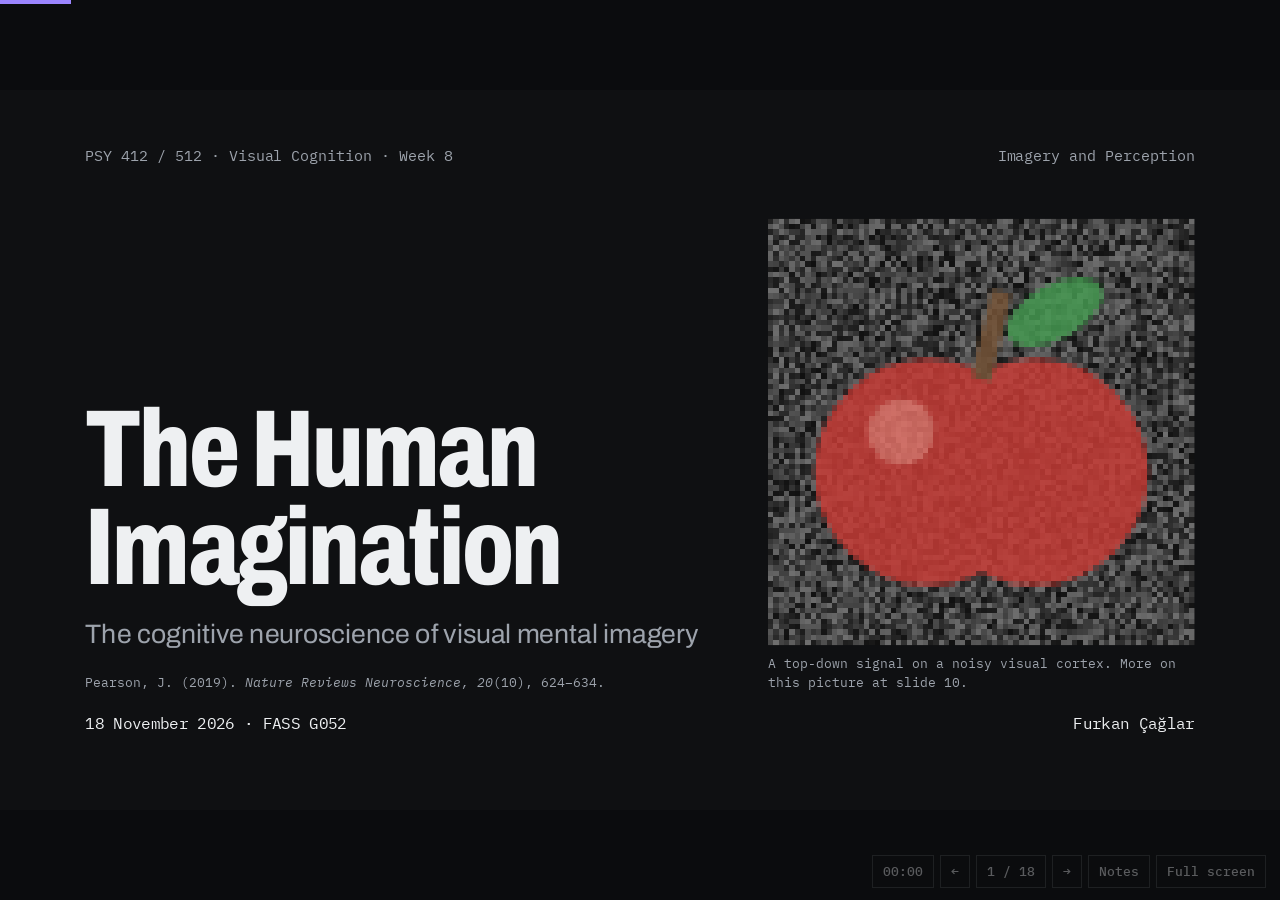
==== imagery/index.html @ fb796c96 "feat: add PSY 512 interactive presentations Co-Authored-By: Claude Fable 5.2 <noreply@anthropic.com>" ====
<!doctype html>
<html lang="en" data-deck="psy512-imagery">
<meta charset="utf-8">
<meta name="viewport" content="width=device-width, initial-scale=1">
<title>The Human Imagination · Pearson (2019)</title>
<link rel="preconnect" href="https://fonts.googleapis.com">
<link rel="preconnect" href="https://fonts.gstatic.com" crossorigin>
<link href="https://fonts.googleapis.com/css2?family=Archivo:wdth,wght@62..125,300..800&family=IBM+Plex+Mono:wght@400;500&display=swap" rel="stylesheet">
<link rel="stylesheet" href="../shared/deck.css">
<style>
  /* imagery (top-down) = violet, perception (bottom-up) = orange */
  :root { --accent: #5B2EFF; --accent-d: #9C86FF; --second: #E8541E; --second-d: #FF8A4C; }

  .cover { display: grid; grid-template-columns: 1fr 640px; gap: 72px; flex: 1; align-items: end; }
  .cover canvas { width: 640px; height: 640px; image-rendering: pixelated; }
  .foot { display: flex; justify-content: space-between; font: 400 24px/1.3 var(--mono); }

  /* class tally */
  .tally { display: grid; grid-template-columns: repeat(5, 1fr); gap: 28px; align-items: end; }
  .tally button { all: unset; cursor: pointer; display: flex; flex-direction: column; gap: 12px; }
  .tally button:focus-visible { outline: 3px solid var(--accent); outline-offset: 6px; }
  .tally .col { height: 150px; display: flex; align-items: flex-end; border-bottom: 3px solid var(--ink); }
  .tally .col i { display: block; width: 100%; background: var(--accent); transition: height .35s ease; min-height: 0; }
  .tally canvas { width: 200px; height: 200px; image-rendering: pixelated; }
  .tally .cnt { font: 800 64px/.9 var(--display); font-stretch: 70%; font-variant-numeric: tabular-nums; }
  .tally .lv { font: 500 20px/1.3 var(--mono); }
  .tally .tx { font: 400 21px/1.3 var(--body); color: var(--mute); min-height: 56px; }

  .road { display: grid; grid-template-columns: repeat(5, 1fr); gap: 0; border-top: 3px solid var(--ink); }
  .road div { padding: 20px 22px 0 22px; border-left: 3px solid var(--ink); display: flex; flex-direction: column; gap: 10px; }
  .road div:first-child { border-left: 0; padding-left: 0; }
  .road b { font: 800 84px/.9 var(--display); font-stretch: 70%; color: var(--accent); }
  .road h3 { font: 700 34px/1.04 var(--display); font-stretch: 82%; }
  .road p { font: 400 22px/1.35 var(--body); color: var(--mute); }

  .format { height: 330px; display: grid; place-items: center; background: var(--card); border: 1px solid var(--rule); }
  .format svg { width: 560px; height: 290px; }
  .format pre { margin: 0; font: 500 30px/1.5 var(--mono); }
  .timeline { display: grid; grid-template-columns: repeat(4, 1fr); border-top: 3px solid var(--ink); }
  .timeline div { padding: 14px 20px 0 0; }
  .timeline b { font: 750 44px/1 var(--display); font-stretch: 75%; display: block; }
  .timeline span { font: 400 22px/1.35 var(--body); color: var(--mute); }

  .hier svg { width: 1664px; height: 430px; display: block; overflow: visible; }
  .hier text { font-family: var(--mono); font-size: 22px; fill: var(--ink); text-anchor: middle; }
  .hier .sub { fill: var(--mute); font-size: 18px; }
  .hier .node { fill: var(--card); stroke: var(--ink); stroke-width: 3; transition: fill .4s, opacity .4s; }
  .hier .link { stroke: var(--rule); stroke-width: 6; }
  .hier .num { font: 800 34px var(--display); fill: #fff; }
  .hier .ov { fill: var(--accent); transition: height .6s ease, y .6s ease, opacity .4s; }

  .neon { background: #fff; border: 1px solid var(--rule); width: 760px; }
  .neon svg { display: block; width: 760px; height: 520px; }

  .trial { width: 460px; height: 460px; background: #000; position: relative; display: grid; place-items: center; color: #EEF0F2; }
  .trial canvas { position: absolute; inset: 0; width: 100%; height: 100%; }
  .trial .msg { position: relative; text-align: center; font: 750 64px/1 var(--display); font-stretch: 75%; padding: 0 24px; }
  .trial .msg small { display: block; font: 400 22px/1.4 var(--mono); color: #9DA3AC; margin-top: 14px; }
  .steps4 { display: grid; grid-template-columns: repeat(4, 1fr); gap: 0; border-top: 3px solid var(--ink); }
  .steps4 div { padding: 12px 14px 12px 0; font: 400 20px/1.3 var(--mono); color: var(--mute); border-bottom: 6px solid transparent; }
  .steps4 div b { display: block; color: var(--ink); font-weight: 500; }
  .steps4 div.on { border-bottom-color: var(--accent); }

  .energy svg { width: 100%; height: 250px; overflow: visible; }
  .energy text { font-family: var(--mono); font-size: 19px; fill: var(--mute); }

  .board { width: 800px; height: 600px; image-rendering: pixelated; background: #111; }

  .cog svg { width: 780px; height: 676px; display: block; }
  .cog .zone { fill: var(--accent); }
  .cog .nd { cursor: pointer; }
  .cog .nd rect { fill: var(--card); stroke: var(--ink); stroke-width: 2; }
  .cog .nd text { font-family: var(--mono); font-size: 19px; text-anchor: middle; dominant-baseline: central; fill: var(--ink); pointer-events: none; }
  .cog .nd.sel rect { fill: var(--ink); } .cog .nd.sel text { fill: var(--paper); }

  .wm { width: 700px; height: 560px; background: #000; display: grid; place-items: center; position: relative; }
  .wm svg { width: 100%; height: 100%; }
  .wm .say { position: absolute; left: 0; right: 0; bottom: 22px; text-align: center; font: 400 22px var(--mono); color: #9DA3AC; }
  .votes { display: flex; flex-direction: column; gap: 14px; }
  .votes button { display: flex; justify-content: space-between; gap: 20px; align-items: baseline; text-align: left; font-size: 24px; }
  .votes button b { font: 800 52px/.8 var(--display); font-stretch: 70%; }

  .spec { position: relative; height: 150px; margin-top: 8px; }
  .spec .grad { position: absolute; left: 0; right: 0; bottom: 0; height: 22px; background: linear-gradient(90deg, #C8CCD2, var(--accent)); }
  .spec .bars { position: absolute; left: 0; right: 0; bottom: 22px; height: 120px; display: grid; grid-template-columns: repeat(5, 1fr); gap: 6px; align-items: end; }
  .spec .bars i { background: var(--ink); display: block; position: relative; min-height: 2px; }
  .spec .bars i span { position: absolute; left: 0; right: 0; top: -30px; text-align: center; font: 500 22px var(--mono); font-style: normal; }
  .fshot { flex: 1; min-height: 0; display: grid; place-items: center; }
  .fshot img { width: 100%; height: auto; display: block; background: #fff; border: 1px solid var(--rule); }
  .fqq { font: 650 50px/1.16 var(--display); font-stretch: 85%; text-wrap: pretty; }
  .forum .tag { align-self: flex-start; }
  .forum li span { display: block; font: 400 22px/1.3 var(--body); color: var(--mute); margin-top: 6px; }
  .ends { display: flex; justify-content: space-between; font: 500 22px var(--mono); margin-top: 10px; }
</style>

<main class="stage" id="stage">

  <!-- 1 · Cover -->
  <section class="slide dark" data-hook="cover">
    <div class="meta"><span>PSY 412 / 512 · Visual Cognition · Week 8</span><span>Imagery and Perception</span></div>
    <div class="cover">
      <div class="stack" style="gap:32px">
        <h1 class="mega">The Human Imagination</h1>
        <p class="lede">The cognitive neuroscience of visual mental imagery</p>
        <p class="label">Pearson, J. (2019). <i>Nature Reviews Neuroscience, 20</i>(10), 624–634.</p>
      </div>
      <figure class="stack" style="gap:12px">
        <canvas id="coverCv" width="640" height="640" aria-label="An apple fading in and out of visual noise"></canvas>
        <figcaption class="label">A top-down signal on a noisy visual cortex. More on this picture at slide 10.</figcaption>
      </figure>
    </div>
    <div class="foot"><span data-edit="date">18 November 2026 · FASS G052</span><span data-edit="name">Furkan Çağlar</span></div>
    <aside class="notes">Open with the picture: the apple is never fully there and never fully gone. That is Pearson's model of a mental image in one frame: a weak, top-down signal competing with noise in the visual cortex. Then go straight to the exercise.</aside>
  </section>

  <!-- 2 · Class tally -->
  <section class="slide" data-hook="tally">
    <div class="meta"><span>Before the paper</span><span>Try it · 1 minute</span></div>
    <h2 class="title">Close your eyes. Picture an apple.</h2>
    <p class="lede">Which of these is closest to what you had? Hands up for one.</p>
    <div class="spacer"></div>
    <div class="tally" id="tally"></div>
    <div class="row" style="justify-content:space-between">
      <span class="label">Click a column for each hand · Shift-click to take one back · this is the room's own data, we come back to it</span>
      <button class="chip" id="tallyReset" style="font-size:18px; padding:8px 12px">Reset</button>
    </div>
    <aside class="notes">Give everyone ten seconds with eyes closed. Count hands per column and click that column once per hand. The five steps are a vividness scale of the questionnaire kind (my addition; the paper does not print one). Point out what we just did: we measured imagery by asking people. That is exactly how it was done from Galton in 1880 until about 2008, and it is the first problem the paper deals with.</aside>
  </section>

  <!-- 3 · What kind of paper -->
  <section class="slide">
    <div class="meta"><span>The paper</span><span>A narrative review, not an experiment</span></div>
    <h2 class="title">One claim, five parts.</h2>
    <p class="lede">Imagery can be <span class="accent">advantageous</span>, <span class="accent">unnecessary</span>, and even <span class="accent">clinically disruptive</span>. How can one ability be all three?</p>
    <div class="spacer"></div>
    <div class="road">
      <div><b>1</b><h3>Neural mechanisms</h3><p>Which areas create an image, and what makes it strong or weak</p></div>
      <div><b>2</b><h3>Weak perception</h3><p>Imagery acts on vision the way a faint stimulus does</p></div>
      <div><b>3</b><h3>Everyday cognition</h3><p>Memory, reading, decisions: where imagery is used as a tool</p></div>
      <div><b>4</b><h3>Disorders &amp; treatment</h3><p>Imagery as a symptom and as a therapy</p></div>
      <div><b>5</b><h3>The extremes</h3><p>Aphantasia, hyperphantasia, and open questions</p></div>
    </div>
    <div class="spacer"></div>
    <p class="src">Because this is a review there is no single method or dataset. I present it as: background → the question → how imagery is measured → findings → discussion and limits.</p>
    <aside class="notes">Set expectations: Pearson draws on 147 references, so there is no single hypothesis or design. The organising puzzle is in the abstract: the same ability helps memory, is absent in healthy aphantasic people, and drives symptoms in PTSD. The five parts are the paper's own sections.</aside>
  </section>

  <!-- 4 · Imagery debate -->
  <section class="slide" data-hook="debate">
    <div class="meta"><span>Background · Box 1</span><span>The imagery debate, 1970s–2000s</span></div>
    <h2 class="title">Does the brain draw a picture, or write a sentence?</h2>
    <div class="cols" style="grid-template-columns: 640px 1fr">
      <div class="stack">
        <div class="seg" data-seg="fmt"><button data-v="dep" aria-pressed="true">Depictive</button><button data-v="pro">Propositional</button></div>
        <div class="format" id="fmtBox"></div>
        <p class="label" id="fmtCap"></p>
      </div>
      <div class="stack" style="gap:28px">
        <p class="body">The same content, <i>an apple to the left of a cup</i>, in the two formats the debate was about.</p>
        <div class="timeline">
          <div data-step="1"><b>1970s–80s</b><span>Behavioural evidence for depictive images; each result gets an alternative reading</span></div>
          <div data-step="2"><b>1990s</b><span>Neuroimaging moves the fight to one question: does imagery activate V1?</span></div>
          <div data-step="3"><b>2015</b><span>Pearson &amp; Kosslyn declare it over: imagery can be depictive and still carry meaning</span></div>
          <div data-step="4"><b>2019</b><span>So the question changes: how is an image made, and why is yours not like mine?</span></div>
        </div>
        <p class="body" data-step="4" style="color:var(--mute)">Why V1? It is laid out like a map of the visual field. Activity there during imagery would mean a picture-like format.</p>
      </div>
    </div>
    <aside class="notes">Toggle between the two formats. Depictive means the representation has a functional space: distances in the representation correspond to distances in the thing. Propositional means a language-like description. The debate is the reason so many studies fixated on V1. Pearson treats it as settled, which frees the review to ask about mechanism and individual differences. Note for discussion later: 'the debate is over' is the author's own 2015 claim.</aside>
  </section>

  <!-- 5 · Reverse hierarchy -->
  <section class="slide" data-hook="hier">
    <div class="meta"><span>1 · Neural mechanisms · Fig. 1 and 2</span><span>A reverse visual hierarchy</span></div>
    <h2 class="title">Imagery is vision running in reverse.</h2>
    <div class="row" style="justify-content:space-between">
      <div class="seg" data-seg="dir"><button data-v="per" aria-pressed="true">Perception · bottom-up</button><button data-v="img">Imagery · top-down</button></div>
      <span class="label" id="hierCap"></span>
    </div>
    <div class="hier"><svg id="hierSvg" viewBox="0 0 1664 430"></svg></div>
    <div class="cols c3" style="flex:0">
      <div class="cell" data-step="1"><span class="n">Frontal</span><p>Active whatever the content is. <b>Starts and organises</b> the image; does not hold the picture.</p></div>
      <div class="cell" data-step="2"><span class="n">Medial temporal · hippocampus</span><p><b>Supplies the material</b> from memory. Probably for complex, spatial scenes; evidence is mixed.</p></div>
      <div class="cell" data-step="3"><span class="n">Visual cortex</span><p><b>Where the content appears.</b> Imagery and perception overlap most in high-level areas, least in V1.</p></div>
    </div>
    <p class="src">Redrawn after Pearson (2019), Fig. 1 and Fig. 2. Bar heights are schematic, not data.</p>
    <aside class="notes">Start in perception mode: signal enters at the eye and climbs. Switch to imagery: nothing comes from the eye; the frontal cortex triggers (1), memory areas supply content (2), and visual areas build the sensory representation (3). The bars show Fig. 2: areas closer to the trigger carry representations more similar to perception, V1 the least. Intuition check from the paper: it is hard to imagine something you have never been exposed to, because imagery recombines stored material.</aside>
  </section>

  <!-- 6 · V1 evidence -->
  <section class="slide">
    <div class="meta"><span>1 · Neural mechanisms</span><span>The early visual cortex</span></div>
    <h2 class="title">Does imagining light up V1? Twenty-five years of “sometimes”.</h2>
    <div class="cols c2">
      <div class="stack">
        <div class="big">20+<small>fMRI / PET studies, 1990s–2000s</small></div>
        <ul class="list">
          <li>Many found <b>no V1 response</b> above baseline. Many others <b>did</b>.</li>
          <li data-step="1">Pearson's reading: they differed in <b>task</b>, in <b>content</b> (one feature vs. a full scene), and in <b>how vividly their participants imagine</b>.</li>
        </ul>
      </div>
      <div class="stack" data-step="2">
        <h3 class="h3">Decoding changed the question</h3>
        <ul class="list">
          <li>What you imagine can be <b>read out from V1 and V2</b>, even when overall activity is low.</li>
          <li>A decoder <b>trained on seeing</b> still works on <b>imagining</b>: same features (location, orientation, spatial frequency).</li>
          <li data-step="3"><b>Same division of labour as vision:</b> ventral damage disrupts imagining shape; dorsal damage disrupts imagining location and rotation.</li>
          <li data-step="3">The network overlaps the <b>default mode network</b>: resting minds are often imagining.</li>
        </ul>
      </div>
    </div>
    <aside class="notes">The mixed V1 results look like a failure to replicate, but Pearson reframes them as unmeasured moderators, especially individual differences in vividness. That argument returns at the end: you cannot interpret a group average if half the group does the task without images. Multivariate decoding matters because amplitude can be low while the pattern is informative. The what/where split sets up aphantasia later.</aside>
  </section>

  <!-- 7 · Involuntary imagery -->
  <section class="slide" data-hook="neon">
    <div class="meta"><span>1 · Neural mechanisms · Fig. 3</span><span>Try it</span></div>
    <h2 class="title">Not every image is one you asked for.</h2>
    <div class="cols" style="grid-template-columns: 760px 1fr">
      <div class="stack" style="gap:14px">
        <div class="neon"><svg id="neonSvg" viewBox="0 0 760 520"></svg></div>
        <div class="row">
          <button class="chip" id="neonBtn" aria-pressed="false">Remove the black grid</button>
          <span class="label">Do you see two tinted discs? Only the thin lines are coloured.</span>
        </div>
      </div>
      <div class="stack">
        <div class="cell"><span class="n">Voluntary · top-down</span><p><b>The apple you just made.</b> Frontal trigger, memory, visual cortex.</p></div>
        <div class="cell" data-step="1"><span class="n">Involuntary · associative</span><p><b>Learned pairings fill in.</b> A grey photo of a banana is seen as slightly yellow, and its colour can be decoded from V1.</p></div>
        <div class="cell" data-step="2"><span class="n">Involuntary · perceptual</span><p><b>The wiring fills in.</b> Neon colour spreading on the left: colour where no colour is printed, with V1 activity to match.</p></div>
        <p class="body" data-step="3" style="color:var(--mute)">Pearson calls these <b style="color:var(--ink)">phantom perceptions</b>: sensory experience without matching input. Open question: do the involuntary kinds need frontal areas at all?</p>
      </div>
    </div>
    <p class="src">Illusion: neon colour spreading, my own drawing of it. Types after Pearson (2019), Fig. 3, adapted from Pearson &amp; Westbrook (2015).</p>
    <aside class="notes">Ask the room what they see before explaining. Most people see filled, glowing discs; press the button to show that the white between the lines is plain white. This is the paper's 'perceptual' involuntary imagery: produced by low-level structure, no effort, no frontal trigger. The associative type is the memory-colour finding. The link to voluntary imagery is by analogy with endogenous versus exogenous attention.</aside>
  </section>

  <!-- 8 · Measurement -->
  <section class="slide" data-hook="rivalry">
    <div class="meta"><span>Method · Box 2</span><span>Try it · binocular rivalry priming</span></div>
    <h2 class="title">How do you measure a picture only one person can see?</h2>
    <div class="cols" style="grid-template-columns: 600px 1fr">
      <div class="stack" style="gap:14px">
        <div class="trial" id="trial"><canvas id="trialCv" width="560" height="560"></canvas><div class="msg" id="trialMsg">Ready<small>one trial takes about 9 seconds</small></div></div>
        <div class="steps4" id="trialSteps"><div><b>Cue</b>1 s</div><div><b>Imagine</b>6 s</div><div><b>Display</b>0.75 s</div><div><b>Report</b></div></div>
        <div class="row"><button class="chip go" id="trialGo">Run a trial</button><span class="label">Here both eyes see both patterns; in the lab each eye gets one. Timings are for this demo.</span></div>
      </div>
      <div class="stack">
        <ul class="list">
          <li><b>Until 2008: questionnaires.</b> Vividness ratings, since Galton (1880). <small>What we did on slide 2.</small></li>
          <li data-step="1"><b>The trick:</b> show a different pattern to each eye and only one is seen at a time. Imagining one beforehand makes it <b>win more often than 50%</b>.</li>
          <li data-step="2">The bias <b>tracks vividness</b>, trial by trial and person by person, and survives a demanding task in between.</li>
          <li data-step="3"><b>Not just attention:</b> imagery and attention differ in their timing and in how easily sensory input disrupts them.</li>
          <li data-step="4"><b>Also objective:</b> fMRI decoding, and pupil size, which follows the brightness of what is imagined.</li>
        </ul>
      </div>
    </div>
    <p class="src">Pearson, Clifford &amp; Tong (2008); Laeng &amp; Sulutvedt (2014), as reviewed in Pearson (2019), Box 2.</p>
    <aside class="notes">Run one trial with the room so they feel the structure: a letter tells you what to imagine, six seconds of imagining, then a brief flash of both patterns and a forced choice. Be honest that a projector cannot produce rivalry, because both eyes get the same image, and that the durations here are my demo values, not the paper's. The dependent variable is how often the imagined pattern dominates; chance is 50 percent. This is the paper's key methodological move and the measure behind most of its strong claims, including the ones on aphantasia. Worth flagging: it is also the author's own method.</aside>
  </section>

  <!-- 9 · Weak perception -->
  <section class="slide">
    <div class="meta"><span>2 · Findings</span><span>Imagery and perception</span></div>
    <h2 class="title">Imagery behaves like a weak form of perception.</h2>
    <div class="cols c4" style="flex:0">
      <div class="cell"><span class="n">It primes</span><p>Imagining a pattern <b>biases what you see next</b>, like a faint real stimulus would.</p></div>
      <div class="cell" data-step="1"><span class="n">It trains</span><p>Practising on imagined lines <b>improves real visual sensitivity</b> to them.</p></div>
      <div class="cell" data-step="2"><span class="n">It conditions</span><p>Fear learned to an imagined stimulus <b>transfers to the real one</b>.</p></div>
      <div class="cell" data-step="3"><span class="n">It moves the pupil</span><p>Imagined brightness <b>changes pupil size</b> with no light change.</p></div>
    </div>
    <div class="cols" style="grid-template-columns: 1fr 560px; align-items:center" data-step="4">
      <div class="energy">
        <svg viewBox="0 0 1040 260">
          <line x1="180" y1="130" x2="1000" y2="130" stroke="var(--rule)" stroke-width="2"/>
          <path d="M180 130 C 330 20, 480 30, 600 130 S 880 240, 1000 232" fill="none" stroke="var(--ink)" stroke-width="5"/>
          <text x="0" y="62">primes ↑</text>
          <text x="0" y="136">no effect</text>
          <text x="0" y="222">suppresses ↓</text>
          <text x="1000" y="116" text-anchor="end">energy of the earlier stimulus →</text>
          <circle cx="336" cy="57" r="14" fill="var(--accent)"/><text x="336" y="104" text-anchor="middle" style="fill:var(--accent)">imagery</text>
          <circle cx="444" cy="55" r="10" fill="var(--second)"/><text x="462" y="36" style="fill:var(--second)">faint, brief stimulus</text>
          <circle cx="883" cy="232" r="10" fill="var(--second)"/><text x="883" y="204" text-anchor="middle" style="fill:var(--second)">strong, long stimulus</text>
        </svg>
      </div>
      <p class="body">Weak or brief input <b>helps</b> what comes next; strong input <b>suppresses</b> it. Imagery lands on the weak side, and longer imagining primes more.</p>
    </div>
    <p class="src">Curve is a schematic of the argument in Pearson (2019), not plotted data. And still: imagining and seeing feel very different. The paper does not explain why.</p>
    <aside class="notes">Four independent lines of evidence that imagery has sensory consequences. The energy idea ties them together: in perception, weak stimuli facilitate and strong ones adapt; imagery sits with the weak ones. Like perception it is also local in retinotopic space and orientation. Close with the gap Pearson himself admits: functional similarity does not explain why the conscious experience is so different.</aside>
  </section>

  <!-- 10 · Blackboard -->
  <section class="slide dark" data-hook="board">
    <div class="meta"><span>1 · Neural mechanisms · Fig. 4</span><span>Try it</span></div>
    <h2 class="title">Why is your image stronger than mine?</h2>
    <div class="cols" style="grid-template-columns: 800px 1fr">
      <canvas class="board" id="boardCv" width="800" height="600" aria-label="A square on a noisy blackboard"></canvas>
      <div class="stack" style="gap:26px">
        <p class="body">The visual cortex as a <b>blackboard</b>. An image is chalk from above on a surface that is never quiet.</p>
        <label class="slider"><span>Top-down signal · the chalk</span><output id="sigOut">70</output><input type="range" id="sig" min="0" max="100" value="70"></label>
        <label class="slider"><span>Noise in visual cortex · the board</span><output id="noiOut">30</output><input type="range" id="noi" min="0" max="100" value="30"></label>
        <div class="row" id="boardPresets">
          <button class="chip" data-s="95" data-n="10">Strong · quiet</button>
          <button class="chip" data-s="95" data-n="90">Strong · noisy</button>
          <button class="chip" data-s="25" data-n="10">Weak · quiet</button>
          <button class="chip" data-s="25" data-n="90">Weak · noisy</button>
        </div>
        <ul class="list tight" data-step="1">
          <li><b>Smaller V1 and V2 → stronger imagery</b>, but less precise.</li>
          <li><b>Smaller V1 goes with larger frontal cortex:</b> more control over less surface?</li>
          <li><b>Lower resting excitability → stronger imagery.</b> Brain stimulation nudges it up or down.</li>
          <li data-step="2" class="second"><b style="color:inherit">Correlational, and “presently only a theory”.</b></li>
        </ul>
      </div>
    </div>
    <p class="src">Interactive version of Pearson (2019), Fig. 4. The picture is an illustration of the hypothesis, not a simulation of cortex.</p>
    <aside class="notes">Let someone call out settings, or use the four presets, which are the four corners of Fig. 4. Strong signal on a quiet board is the strongest image; weak signal on a noisy board is the weakest. Two different people can end up with equally poor imagery for opposite reasons. Then the evidence: V1 surface area predicts imagery strength negatively; the same pattern appears in schizophrenia, where V1 is about 25 percent smaller and imagery is more vivid. Stress the caveat: Pearson says himself this is correlational and a theory.</aside>
  </section>

  <!-- 11 · Cognition map -->
  <section class="slide" data-hook="cog">
    <div class="meta"><span>3 · Imagery in everyday cognition · Fig. 5</span><span>Click a process</span></div>
    <h2 class="title sm">If thinking borrows imagery, differences in imagery spread everywhere.</h2>
    <div class="cols" style="grid-template-columns: 780px 1fr; gap:64px">
      <div class="cog"><svg id="cogSvg" viewBox="0 0 900 780"></svg></div>
      <div class="stack" style="padding-top:20px">
        <div class="cell"><span class="n" id="cogZone">Pick one</span><h3 class="h3" id="cogName">What does the room expect?</h3><p id="cogNote" style="font-size:28px">Before clicking: which of these would be hardest without a mind's eye?</p></div>
        <div class="row label"><span><i style="display:inline-block;width:18px;height:18px;background:var(--accent);opacity:.55;vertical-align:-3px;margin-right:8px"></i>good evidence, beyond correlation</span><span><i style="display:inline-block;width:18px;height:18px;background:var(--accent);opacity:.16;vertical-align:-3px;margin-right:8px"></i>proposed, weaker evidence</span></div>
        <p class="quote" data-step="1">You cannot fully understand any of these without measuring how strongly each person imagines.</p>
      </div>
    </div>
    <p class="src">Redrawn after Pearson (2019), Fig. 5. Quote paraphrased from p. 630.</p>
    <aside class="notes">Ask the room first, then click through two or three. Only two processes sit in the inner zone: visual working memory and episodic memory, where there is evidence beyond correlation. Everything in the outer zone is hypothesised with weaker support, and several of these we have already met in this course: false memory in week 2, drawing and creativity in week 4. The argument: imagery varies enormously between people; if cognition uses it, that variance leaks into every dependent task, so imagery strength should be measured as a covariate.</aside>
  </section>

  <!-- 12 · VWM demo -->
  <section class="slide dark" data-hook="wm">
    <div class="meta"><span>3 · Imagery in everyday cognition</span><span>Try it · visual working memory</span></div>
    <h2 class="title">Same task. Same answer. Different minds.</h2>
    <div class="cols" style="grid-template-columns: 700px 1fr">
      <div class="stack" style="gap:14px">
        <div class="wm"><svg id="wmSvg" viewBox="0 0 700 560"></svg><div class="say" id="wmSay">Remember the tilt of each bar</div></div>
        <div class="row"><button class="chip go" id="wmGo">Start</button><button class="chip" id="wmReveal" disabled>Reveal answer</button></div>
      </div>
      <div class="stack">
        <h3 class="h3">How did you hold it for those five seconds?</h3>
        <div class="votes" id="wmVotes"></div>
        <ul class="list tight" data-step="1">
          <li><b>People report two strategies:</b> keep a detailed picture, or code the features in words.</li>
          <li><b>Only good imagers are disturbed</b> by irrelevant visual input during the delay. So only they use the visual cortex for this.</li>
          <li><b>Aphantasic people still pass.</b> Imagery is one tool among several.</li>
        </ul>
      </div>
    </div>
    <aside class="notes">Run it once: four tilted bars for two seconds, five seconds of nothing, then one bar comes back and the room says same or different. Reveal. Then the real question: how did you hold it? Click each option once per hand. The point is that accuracy alone does not tell you which mechanism was used. Pearson uses this to explain the disagreement in the working-memory literature about whether visual cortex stores the content: it does, in some people.</aside>
  </section>

  <!-- 13 · Clinical -->
  <section class="slide">
    <div class="meta"><span>4 · Mental and neurological disorders</span><span>Bridge to Week 10</span></div>
    <h2 class="title">The same ability, turned against its owner.</h2>
    <p class="lede">Pictures move emotion more than words do. That makes imagery a symptom and a treatment.</p>
    <div class="cols c2" style="margin-top:8px">
      <div class="stack">
        <h3 class="h3">As a symptom</h3>
        <ul class="list tight">
          <li><b>PTSD</b> · flashbacks are involuntary imagery; the more vivid one's ordinary imagery, the more flashbacks</li>
          <li><b>Depression</b> · trouble forming positive images of the future</li>
          <li><b>Bipolar disorder</b> · intrusive imagery, “flash-forwards”</li>
          <li><b>Addiction</b> · craving arrives as intrusive images</li>
          <li><b>Schizophrenia, Parkinson's</b> · stronger sensory imagery on the rivalry measure; in Parkinson's it predicts hallucination severity</li>
        </ul>
      </div>
      <div class="stack" data-step="1">
        <h3 class="h3">As a treatment</h3>
        <ul class="list tight">
          <li><b>Imaginal exposure</b> · imagine the feared thing repeatedly until the anxiety falls</li>
          <li><b>Imagery rescripting</b> · replay the scene with a different ending</li>
          <li><b>Tetris after trauma footage</b> · keep the visual “blackboard” busy while the memory consolidates, and fewer intrusions follow</li>
        </ul>
        <p class="body" data-step="2" style="color:var(--mute)">Note the pattern from slide 10 again: in schizophrenia V1 is about 25% smaller while the whole brain is about 2% smaller.</p>
      </div>
    </div>
    <aside class="notes">Keep this short; week 10 covers clinical contexts in depth, including the Tetris paper and intrusive memories in aphantasia. The logic: visual thought produces more emotion than verbal thought, so vivid imagery amplifies whatever is being simulated, good or bad. The Tetris finding connects directly to the blackboard idea: occupy the board and the intrusive image cannot be replayed.</aside>
  </section>

  <!-- 14 · Extremes -->
  <section class="slide" data-hook="spec">
    <div class="meta"><span>5 · Extreme differences</span><span>Our room, from slide 2</span></div>
    <h2 class="title">From a blind mind's eye to a photograph.</h2>
    <div>
      <div class="spec"><div class="bars" id="specBars"></div><div class="grad"></div></div>
      <div class="ends"><span>Aphantasia</span><span id="specN" style="color:var(--mute)"></span><span>Hyperphantasia</span></div>
    </div>
    <div class="cols c2">
      <div class="stack" data-step="1">
        <h3 class="h3">Aphantasia</h3>
        <ul class="list tight">
          <li><b>Not a reporting problem:</b> no rivalry priming either, so the sensory signal itself is missing.</li>
          <li><b>“What” is gone, “where” is intact:</b> spatial imagery scores are normal, even slightly higher.</li>
          <li><b>Life goes on:</b> working memory, episodic memory, and often visual dreams.</li>
          <li><b>Unknown:</b> the low end of a spectrum, or a category of its own?</li>
        </ul>
      </div>
      <div class="stack" data-step="2">
        <h3 class="h3">Hyperphantasia · eidetic imagery</h3>
        <ul class="list tight">
          <li><b>Photo-like, projected into space,</b> described in the present tense, stays put when the eyes move.</li>
          <li><b>Mostly in children:</b> estimates run from 0 to 11%.</li>
          <li><b>Almost no modern data:</b> never studied with psychophysics, fMRI or TMS.</li>
        </ul>
        <p class="body second" data-step="3"><b>If people manage without it, imagery is not fundamental to cognition.</b> It is a strategy.</p>
      </div>
    </div>
    <aside class="notes">Bring back the room's distribution. Then aphantasia: named by Zeman in 2015. The key result is that people with aphantasia show no priming on binocular rivalry, so it is not only poor metacognition. The dissociation between object and spatial imagery mirrors the ventral and dorsal streams from slide 6. Hyperphantasia gets half a page in the paper because there is very little recent research. The closing implication is the 'unnecessary' in the abstract.</aside>
  </section>

  <!-- 15 · Paper's discussion -->
  <section class="slide">
    <div class="meta"><span>Discussion in the paper</span><span>The future of imagery research</span></div>
    <h2 class="title">Pearson's closing argument: imagery is the cleanest window onto feedback.</h2>
    <div class="cols" style="grid-template-columns: 1fr 1fr">
      <div class="stack">
        <p class="body">Seeing always mixes signals going <span class="second"><b>up</b></span> with signals coming <span class="accent"><b>down</b></span>. They cannot be pulled apart while the eyes are open.</p>
        <p class="body" data-step="1">Voluntary imagery is close to <b>feedback alone</b>, in sensory isolation. Study it, and you study the constructive half of perception.</p>
      </div>
      <div class="stack" data-step="2">
        <h3 class="h3">What the paper leaves open</h3>
        <ul class="list tight">
          <li>Why does imagery almost never feel as strong as seeing?</li>
          <li>What causes aphantasia and the wide spread between people?</li>
          <li>Can imagery be trained?</li>
          <li>Does imagery drive visual cortex, or only modulate it?</li>
          <li>Can there be imagery without awareness?</li>
        </ul>
      </div>
    </div>
    <aside class="notes">This is the paper's own discussion section. The claim is strong: imagery is 'the key to understanding normal visual perception' because it isolates feedback. Then read the open questions; several of them are picked up by this week's other readings, which is the next slide.</aside>
  </section>

  <!-- 16 · Critique -->
  <section class="slide">
    <div class="meta"><span>Critical reading</span><span>Limits · click any line to edit</span></div>
    <h2 class="title">What I would push back on.</h2>
    <div class="cols" style="grid-template-columns: 1fr 620px">
      <ul class="list">
        <li data-edit="c1">A narrative review by one author: no search strategy, no way to check what was left out.</li>
        <li data-edit="c2">The objective measure that carries the strongest claims, rivalry priming, is the author's own paradigm.</li>
        <li data-edit="c3">The V1-size story is correlational across people and across disorders; the blackboard model is untested.</li>
        <li data-edit="c4">Most of Fig. 5 rests on questionnaires, the very measure the paper calls unreliable.</li>
        <li data-edit="c5">“Imagery” covers an apple, a mental rotation and a tennis serve. The paper notes this, then keeps one word for all three.</li>
        <li data-edit="c6">Vision only. Whether any of this holds for sound, touch or movement is assumed.</li>
      </ul>
      <div class="stack" data-step="1">
        <h3 class="h3">Since 2019 · this week's readings</h3>
        <ul class="list tight">
          <li><b>Dijkstra et al. (2019)</b><small>Overlap grows up the hierarchy; the main difference is the missing bottom-up input</small></li>
          <li><b>Chang et al. (2025)</b><small>In aphantasia, imagery attempts are decodable from V1, but the patterns are not shared with perception</small></li>
          <li><b>Lande &amp; Green (2026)</b><small>Reconsidering the role of imagery in perception</small></li>
          <li><b>Koenig-Robert, Pace &amp; Pearson (2026)</b><small>Rethinking cortical feedback in imagery</small></li>
        </ul>
      </div>
    </div>
    <aside class="notes">These are starting points; rewrite them in your own words, they save automatically in this browser. The strongest two: the reliance on one paradigm from the author's lab, and the tension in Fig. 5, where links built on self-report sit next to a section saying self-report is the problem. Chang et al. 2025 is a direct challenge to 'aphantasia means no sensory representation' and to 'imagery is weak perception': something is in V1, but it is not perception-like.</aside>
  </section>

  <!-- 17 · Discussion -->
  <section class="slide dark">
    <div class="meta"><span>Discussion</span><span>Click a question to edit</span></div>
    <h2 class="title">Questions for the room.</h2>
    <ol class="qs">
      <li data-edit="q1">If an aphantasic person and a vivid imager get the same score on a memory task, what did the task measure?</li>
      <li data-edit="q2">Rivalry priming: is it imagery, or attention and expectation under a new name?</li>
      <li data-edit="q3">Stronger imagery is less precise. Is a vivid mind's eye an advantage for someone who draws or designs?</li>
      <li data-edit="q4">If V1 holds a pattern during an aphantasic's “imagery” that does not look like perception, is “weak perception” still the right model?</li>
    </ol>
    <aside class="notes">Replace these with your own questions before class. Q1 follows from the working-memory demo. Q2 is the methodological one. Q3 connects to week 4 on drawing and to your own practice. Q4 uses Chang et al. 2025 against the 2019 review.</aside>
  </section>

  <!-- 22 · End -->
  <section class="slide">
    <div class="meta"><span>Reference</span><span>Thank you</span></div>
    <div class="spacer"></div>
    <h2 class="statement">An image is a weak signal on a noisy board.</h2>
    <p class="lede">How weak, and how noisy, is different for everyone in this room.</p>
    <div class="spacer"></div>
    <p class="label" style="max-width:1500px">Pearson, J. (2019). The human imagination: the cognitive neuroscience of visual mental imagery. <i>Nature Reviews Neuroscience, 20</i>(10), 624–634. https://doi.org/10.1038/s41583-019-0202-9 · Figures redrawn as interactive schematics; none are reproduced from the paper.</p>
    <aside class="notes">One-line takeaway, then open the floor.</aside>
  </section>

</main>

<script src="../shared/deck.js"></script>
<script>
(() => {
  const { $, $$, store, seg, loop, css } = Deck;
  const NS = "http://www.w3.org/2000/svg";
  const el = (tag, attrs = {}, parent) => { const e = document.createElementNS(NS, tag); for (const k in attrs) e.setAttribute(k, attrs[k]); if (parent) parent.appendChild(e); return e; };
  const rng = seed => () => { seed |= 0; seed = seed + 0x6D2B79F5 | 0; let t = Math.imul(seed ^ seed >>> 15, 1 | seed); t = t + Math.imul(t ^ t >>> 7, 61 | t) ^ t; return ((t ^ t >>> 14) >>> 0) / 4294967296; };

  /* ---------- the "blackboard": a low-resolution shape plus noise, scaled up ---------- */
  function mask(w, h, draw) {
    const c = document.createElement("canvas"); c.width = w; c.height = h;
    const x = c.getContext("2d"); draw(x, w, h); return x.getImageData(0, 0, w, h);
  }
  const apple = (x, w) => {
    x.scale(w / 64, w / 64);
    x.fillStyle = "#D8322B"; x.beginPath(); x.arc(24, 38, 17, 0, 7); x.arc(40, 38, 17, 0, 7); x.fill();
    x.fillStyle = "#F06A5E"; x.beginPath(); x.arc(20, 32, 5, 0, 7); x.fill();
    x.strokeStyle = "#7A5230"; x.lineWidth = 3; x.beginPath(); x.moveTo(32, 24); x.lineTo(35, 11); x.stroke();
    x.fillStyle = "#3FA34D"; x.beginPath(); x.ellipse(43, 14, 8, 4, -0.5, 0, 7); x.fill();
  };
  const square = (x, w, h) => { x.strokeStyle = "#fff"; x.lineWidth = Math.max(3, w * .035); const s = h * .5; x.strokeRect((w - s) / 2, (h - s) / 2, s, s); };
  /* mode "mix": the shape replaces noise (coloured apple). mode "add": chalk is added to the noise (Fig. 4). */
  function paint(cv, m, signal, noise, rnd, mode) {
    const off = paint.c || (paint.c = document.createElement("canvas")); off.width = m.width; off.height = m.height;
    const o = off.getContext("2d"), img = o.createImageData(m.width, m.height), d = img.data, s = m.data;
    for (let i = 0; i < d.length; i += 4) {
      const n = 16 + rnd() * noise * 225, a = s[i + 3] / 255 * signal, g = (s[i] + s[i + 1] + s[i + 2]) / 3;
      for (let c = 0; c < 3; c++) {
        d[i + c] = mode === "add" ? Math.min(255, n + a * 235) : n + ((g + (s[i + c] - g) * signal) - n) * a;
      }
      d[i + 3] = 255;
    }
    o.putImageData(img, 0, 0);
    const x = cv.getContext("2d"); x.imageSmoothingEnabled = false; x.drawImage(off, 0, 0, cv.width, cv.height);
  }

  /* cover: the apple drifts in and out */
  (() => {
    const cv = $("#coverCv"), m = mask(80, 80, apple); let acc = 0;
    const l = loop((t, dt) => { acc += dt; if (acc < 90) return; acc = 0; paint(cv, m, .5 + .45 * Math.sin(t / 1700), .42, Math.random, "mix"); });
    Deck.on("cover", { enter: l.start, leave: l.stop });
  })();

  /* slide 2: class tally */
  const LEVELS = [
    ["1", "No image at all. I only know I am thinking of an apple."],
    ["2", "Vague and dim."],
    ["3", "Moderately clear."],
    ["4", "Clear and fairly vivid."],
    ["5", "As vivid as really seeing it."]
  ];
  let counts = store.get("vviq", [0, 0, 0, 0, 0]);
  (() => {
    const root = $("#tally"), m = mask(48, 48, apple);
    LEVELS.forEach(([lv, tx], i) => {
      const b = document.createElement("button"); b.type = "button"; b.setAttribute("aria-label", "Add one to level " + lv);
      b.innerHTML = `<div class="col"><i></i></div><span class="cnt">0</span><canvas width="240" height="240"></canvas><span class="lv">${lv}</span><span class="tx">${tx}</span>`;
      root.appendChild(b);
      paint($("canvas", b), m, i / 4, .38, rng(7 + i), "mix");
      b.addEventListener("click", e => { counts[i] = Math.max(0, counts[i] + (e.shiftKey ? -1 : 1)); draw(); });
      b.addEventListener("contextmenu", e => { e.preventDefault(); counts[i] = Math.max(0, counts[i] - 1); draw(); });
    });
    function draw() {
      store.set("vviq", counts); const mx = Math.max(4, ...counts);
      $$("button", root).forEach((b, i) => { $(".cnt", b).textContent = counts[i]; $(".col i", b).style.height = (counts[i] / mx * 100) + "%"; });
    }
    $("#tallyReset").onclick = () => { counts = [0, 0, 0, 0, 0]; draw(); };
    draw();
  })();
  Deck.on("spec", { enter() {
    const mx = Math.max(1, ...counts), n = counts.reduce((a, b) => a + b, 0);
    $("#specBars").innerHTML = counts.map(c => `<i style="height:${c / mx * 100}%"><span>${c}</span></i>`).join("");
    $("#specN").textContent = n ? `n = ${n} · self-report, one question` : "no counts entered on slide 2";
  } });

  /* slide 4: two formats */
  (() => {
    const box = $("#fmtBox"), cap = $("#fmtCap");
    const dep = `<svg viewBox="0 0 560 290"><g stroke="var(--rule)" stroke-width="1">${Array.from({ length: 13 }, (_, i) => `<line x1="${40 + i * 40}" y1="20" x2="${40 + i * 40}" y2="260"/>`).join("")}${Array.from({ length: 7 }, (_, i) => `<line x1="40" y1="${20 + i * 40}" x2="520" y2="${20 + i * 40}"/>`).join("")}</g>
      <circle cx="150" cy="170" r="30" fill="#D8322B"/><circle cx="178" cy="170" r="30" fill="#D8322B"/><path d="M164 148 l6 -24" stroke="#7A5230" stroke-width="5"/><ellipse cx="184" cy="126" rx="14" ry="7" fill="#3FA34D" transform="rotate(-25 184 126)"/>
      <path d="M350 120 h90 v70 a20 20 0 0 1 -20 20 h-50 a20 20 0 0 1 -20 -20 z" fill="none" stroke="var(--ink)" stroke-width="6"/><path d="M440 138 h22 a16 16 0 0 1 0 36 h-22" fill="none" stroke="var(--ink)" stroke-width="6"/>
      <text x="40" y="282" font-family="IBM Plex Mono" font-size="16" fill="var(--mute)">x →</text></svg>`;
    const pro = `<pre>APPLE(a)   RED(a)\nCUP(c)     WHITE(c)\nLEFT-OF(a, c)</pre>`;
    seg($('[data-seg="fmt"]'), v => {
      box.innerHTML = v === "dep" ? dep : pro;
      cap.textContent = v === "dep" ? "Depictive: laid out in a space. Distance in the representation is distance in the scene." : "Propositional: a description, like language. Nothing in it is nearer to anything else.";
    })("dep");
  })();

  /* slide 5: hierarchy */
  (() => {
    const svg = $("#hierSvg"), cap = $("#hierCap");
    const N = [["Eye", "input", 110], ["V1", "primary visual", 390], ["V2 · V3", "early visual", 670], ["High-level", "faces, objects, places", 950], ["Medial temporal", "memory", 1230], ["Frontal", "control", 1510]];
    const Y = 150, OV = [0, .22, .45, .85, 0, 0];
    el("line", { class: "link", x1: N[0][2], y1: Y, x2: N[5][2], y2: Y }, svg);
    const nodes = N.map(([a, b, x], i) => {
      const g = el("g", {}, svg);
      const c = el("circle", { class: "node", cx: x, cy: Y, r: 62 }, g);
      el("text", { x, y: Y + 108 }, g).textContent = a;
      el("text", { class: "sub", x, y: Y + 136 }, g).textContent = b;
      const num = el("text", { class: "num", x, y: Y + 12, opacity: 0 }, g);
      const ov = OV[i] ? el("rect", { class: "ov", x: x - 62, width: 124, y: 420, height: 0, opacity: .8 }, svg) : null;
      return { c, num, ov, x };
    });
    el("text", { class: "sub", x: 310, y: 396, style: "text-anchor:end" }, svg).textContent = "overlap between imagery";
    el("text", { class: "sub", x: 310, y: 420, style: "text-anchor:end" }, svg).textContent = "and perception →";
    const pulses = Array.from({ length: 5 }, () => el("circle", { r: 13, cy: Y }, svg));
    let mode = "per";
    const l = loop(t => {
      const from = mode === "per" ? N[0][2] : N[5][2], to = mode === "per" ? N[5][2] : N[1][2];
      pulses.forEach((p, i) => { const k = ((t / 2600) + i / pulses.length) % 1; p.setAttribute("cx", from + (to - from) * k); p.setAttribute("opacity", Math.sin(k * Math.PI)); });
    });
    const set = seg($('[data-seg="dir"]'), v => {
      mode = v; const col = css(v === "per" ? "--second" : "--accent");
      pulses.forEach(p => p.setAttribute("fill", col));
      const order = v === "img" ? { 5: "1", 4: "2", 3: "3", 2: "3", 1: "3" } : {};
      nodes.forEach((n, i) => {
        n.c.style.fill = order[i] ? col : ""; n.c.style.opacity = v === "img" && i === 0 ? .25 : 1;
        n.num.textContent = order[i] || ""; n.num.setAttribute("opacity", order[i] ? 1 : 0);
        if (n.ov) { const h = v === "img" ? OV[i] * 110 : 0; n.ov.setAttribute("height", h); n.ov.setAttribute("y", 420 - h); }
      });
      cap.textContent = v === "per" ? "Light at the eye drives the hierarchy upward." : "No input from the eye. 1 trigger · 2 retrieve · 3 build the sensory content.";
    });
    Deck.on("hier", { enter() { set(mode); l.start(); }, leave: l.stop });
  })();

  /* slide 7: neon colour spreading */
  (() => {
    const svg = $("#neonSvg"), G = 40;
    el("rect", { width: 760, height: 520, fill: "#fff" }, svg);
    const defs = el("defs", {}, svg);
    const lines = (parent, attrs) => { const g = el("g", attrs, parent); for (let x = G / 2; x < 760; x += G) el("line", { x1: x, y1: 0, x2: x, y2: 520 }, g); for (let y = G / 2; y < 520; y += G) el("line", { x1: 0, y1: y, x2: 760, y2: y }, g); return g; };
    const black = lines(svg, { stroke: "#000", "stroke-width": 3 });
    [["a", 220, 260, "#0A5BFF"], ["b", 540, 260, "#FF1E2D"]].forEach(([id, cx, cy, col]) => {
      el("circle", { cx, cy, r: 118 }, el("clipPath", { id: "neon" + id }, defs));
      lines(svg, { stroke: col, "stroke-width": 3, "clip-path": `url(#neon${id})` });
    });
    const btn = $("#neonBtn");
    btn.onclick = () => { const off = btn.getAttribute("aria-pressed") !== "true"; btn.setAttribute("aria-pressed", String(off)); black.style.display = off ? "none" : ""; };
    Deck.on("neon", { leave() { btn.setAttribute("aria-pressed", "false"); black.style.display = ""; } });
  })();

  /* slide 8: one rivalry-priming trial */
  (() => {
    const cv = $("#trialCv"), x = cv.getContext("2d"), msg = $("#trialMsg"), steps = $$("#trialSteps div"), go = $("#trialGo");
    let timers = [];
    const clear = () => { x.clearRect(0, 0, 560, 560); };
    const phase = i => steps.forEach((s, k) => s.classList.toggle("on", k === i));
    const say = (a, b = "") => { msg.innerHTML = a + (b ? `<small>${b}</small>` : ""); };
    function grating(col, horizontal) {
      x.save(); x.beginPath(); x.arc(280, 280, 190, 0, 7); x.clip(); x.globalCompositeOperation = "lighter"; x.fillStyle = col;
      for (let p = 90; p < 470; p += 40) horizontal ? x.fillRect(90, p, 380, 20) : x.fillRect(p, 90, 20, 380);
      x.restore();
    }
    function reset() { timers.forEach(clearTimeout); timers = []; clear(); phase(-1); say("Ready", "one trial takes about 9 seconds"); go.disabled = false; }
    go.onclick = () => {
      go.disabled = true; const red = Math.random() < .5; const at = (ms, fn) => timers.push(setTimeout(fn, ms));
      clear(); phase(0); say(red ? "R" : "G", red ? "imagine red horizontal stripes" : "imagine green vertical stripes");
      at(1000, () => { phase(1); let s = 6; say("Imagine it", s + " s"); for (let k = 1; k < 6; k++) at(k * 1000, () => say("Imagine it", (6 - k) + " s")); });
      at(7000, () => { phase(2); say(""); grating("#D01818", true); grating("#12A82C", false); });
      at(7750, () => { clear(); phase(3); say("Which one did you see more of?", `you imagined ${red ? "red" : "green"} · chance is 50%`); go.disabled = false; });
    };
    Deck.on("rivalry", { enter: reset, leave: reset });
  })();

  /* slide 10: signal × noise */
  (() => {
    const cv = $("#boardCv"), m = mask(160, 120, square), sig = $("#sig"), noi = $("#noi"); let acc = 0;
    const l = loop((t, dt) => { acc += dt; if (acc < 80) return; acc = 0; paint(cv, m, sig.value / 100 * .8, noi.value / 100, Math.random, "add"); });
    const sync = () => { $("#sigOut").textContent = sig.value; $("#noiOut").textContent = noi.value; };
    sig.oninput = noi.oninput = sync;
    $$("#boardPresets button").forEach(b => b.onclick = () => { sig.value = b.dataset.s; noi.value = b.dataset.n; sync(); });
    Deck.on("board", { enter: l.start, leave: l.stop });
  })();

  /* slide 11: cognition map */
  (() => {
    const svg = $("#cogSvg"), CX = 450, CY = 390;
    const INNER = [
      ["Visual working memory", "Good evidence", "People with strong imagery hold items as pictures; irrelevant visual input during the delay hurts them and not weak imagers."],
      ["Episodic memory", "Good evidence", "Vivid imagers report more sensory detail and a stronger sense of reliving, for past events and for imagined future ones."]
    ];
    const WEAK = "Proposed link; the paper notes the evidence is thinner than for the inner zone.";
    const OUTER = [
      ["Sports", WEAK], ["False memory", "Course link: week 2. " + WEAK], ["Eyewitness memory", WEAK], ["Moral decisions", WEAK],
      ["Mind wandering", "Fits the overlap with the default mode network. " + WEAK], ["Reading comprehension", WEAK], ["Prospective memory", "Imagining the future is how episodic researchers describe it. " + WEAK],
      ["Motor control", WEAK], ["Navigation", "Spatial imagery, which stays intact in aphantasia. " + WEAK], ["Arithmetic", WEAK], ["Creativity", "Course link: weeks 3 and 4. " + WEAK]
    ];
    el("circle", { class: "zone", cx: CX, cy: CY, r: 372, opacity: .1 }, svg);
    el("circle", { class: "zone", cx: CX, cy: CY, r: 222, opacity: .28 }, svg);
    el("circle", { class: "zone", cx: CX, cy: CY, r: 86, opacity: 1 }, svg);
    const c = el("text", { x: CX, y: CY - 12, "text-anchor": "middle", fill: "#fff", "font-family": "Archivo", "font-weight": 750, "font-size": 30 }, svg); c.textContent = "Mental";
    const c2 = el("text", { x: CX, y: CY + 22, "text-anchor": "middle", fill: "#fff", "font-family": "Archivo", "font-weight": 750, "font-size": 30 }, svg); c2.textContent = "imagery";
    const all = [];
    function node(name, zone, note, r, ang) {
      const x = CX + r * Math.cos(ang), y = CY + r * Math.sin(ang), w = name.length * 11.6 + 26;
      const g = el("g", { class: "nd", tabindex: 0, role: "button" }, svg);
      el("rect", { x: x - w / 2, y: y - 21, width: w, height: 42 }, g); el("text", { x, y }, g).textContent = name;
      const pick = () => { all.forEach(n => n.classList.remove("sel")); g.classList.add("sel"); $("#cogZone").textContent = zone; $("#cogName").textContent = name; $("#cogNote").textContent = note; };
      g.addEventListener("click", pick); g.addEventListener("keydown", e => { if (e.key === "Enter" || e.key === " ") { e.preventDefault(); e.stopPropagation(); pick(); } });
      all.push(g);
    }
    INNER.forEach(([n, z, t], i) => node(n, z, t, 156, -Math.PI / 2 + i * Math.PI));
    OUTER.forEach(([n, t], i) => node(n, "Proposed, weaker evidence", t, 326, -Math.PI / 2 + (i + .5) * 2 * Math.PI / OUTER.length));
  })();

  /* slide 12: working-memory demo */
  (() => {
    const svg = $("#wmSvg"), say = $("#wmSay"), go = $("#wmGo"), rev = $("#wmReveal");
    const POS = [[220, 170], [480, 170], [220, 390], [480, 390]], COL = ["#FF5A4C", "#4CC3FF", "#FFD24C", "#7CE38B"];
    let timers = [], trial = null;
    const bar = (i, ang) => `<rect x="${POS[i][0] - 14}" y="${POS[i][1] - 80}" width="28" height="160" fill="${COL[i]}" transform="rotate(${ang} ${POS[i][0]} ${POS[i][1]})"/>`;
    const cross = `<path d="M350 262 v36 M332 280 h36" stroke="#9DA3AC" stroke-width="4"/>`;
    function reset() { timers.forEach(clearTimeout); timers = []; svg.innerHTML = cross; say.textContent = "Remember the tilt of each bar"; go.disabled = false; rev.disabled = true; trial = null; }
    go.onclick = () => {
      go.disabled = true; rev.disabled = true;
      const ang = POS.map(() => Math.round((Math.random() * 140 - 70) / 10) * 10), probe = Math.floor(Math.random() * 4), same = Math.random() < .5;
      trial = { ang, probe, same };
      svg.innerHTML = cross + ang.map((a, i) => bar(i, a)).join(""); say.textContent = "";
      timers.push(setTimeout(() => { svg.innerHTML = cross; say.textContent = "hold it…"; }, 2000));
      timers.push(setTimeout(() => {
        svg.innerHTML = cross + bar(probe, same ? ang[probe] : ang[probe] + (Math.random() < .5 ? 35 : -35));
        say.textContent = "Same tilt as before, or different?"; rev.disabled = false; go.disabled = false;
      }, 7000));
    };
    rev.onclick = () => { if (!trial) return; say.textContent = trial.same ? "It was the SAME." : "It was DIFFERENT."; svg.innerHTML += `<g opacity=".35">${bar(trial.probe, trial.ang[trial.probe])}</g>`; rev.disabled = true; };
    const OPTS = ["As a picture I kept looking at", "In words: “red one leans right…”", "Something else, or I can't say"];
    let v = store.get("wm", [0, 0, 0]); const root = $("#wmVotes");
    const draw = () => { store.set("wm", v); root.innerHTML = OPTS.map((o, i) => `<button class="chip" data-i="${i}"><span>${o}</span><b>${v[i]}</b></button>`).join(""); };
    root.addEventListener("click", e => { const b = e.target.closest("button"); if (!b) return; const i = +b.dataset.i; v[i] = Math.max(0, v[i] + (e.shiftKey ? -1 : 1)); draw(); });
    draw();
    Deck.on("wm", { enter: reset, leave: reset });
  })();

  Deck.start();
})();
</script>
</html>
---- shared/deck.css ----
/* Shared deck styles: a fixed 1920×1080 stage scaled to the window.
   Big condensed headlines, mono labels, one accent per deck (set --accent in the page). */
:root {
  --paper: #EEF0F2; --paper-2: #E2E5E9; --card: #F8F9FA;
  --ink: #0F1012; --mute: #5B6068; --rule: #C8CCD2;
  --night: #0F1012; --night-2: #1A1C20; --night-ink: #EEF0F2; --night-mute: #9DA3AC; --night-rule: #2E3238;
  --accent: #1F2EFF; --accent-d: #6A75FF;      /* accent on light / on dark */
  --second: #E8541E; --second-d: #F0703A;      /* secondary accent */
  --display: "Archivo", "Arial Narrow", Arial, sans-serif;
  --body: "Archivo", Arial, sans-serif;
  --mono: "IBM Plex Mono", "Courier New", monospace;
  color-scheme: light;
}
html, body { height: 100%; }
body { margin: 0; background: #0B0C0E; color: var(--ink); font-family: var(--body); overflow: hidden; -webkit-font-smoothing: antialiased; }
[hidden] { display: none !important; }
h1, h2, h3, p, figure { margin: 0; }
a { color: inherit; }

.stage { position: fixed; left: 50%; top: 50%; width: 1920px; height: 1080px; transform-origin: 50% 50%; }
.slide {
  position: absolute; inset: 0; box-sizing: border-box; padding: 88px 128px 112px;
  background: var(--paper); color: var(--ink);
  display: flex; flex-direction: column; gap: 32px;
  opacity: 0; visibility: hidden; transition: opacity .4s ease, visibility 0s linear .4s; overflow: hidden;
}
.slide.active { opacity: 1; visibility: visible; transition: opacity .4s ease; }
.slide.dark { background: var(--night); color: var(--night-ink); --ink: #EEF0F2; --mute: #9DA3AC; --rule: #2E3238; --card: #1A1C20; --paper-2: #1A1C20; --accent: var(--accent-d); --second: var(--second-d); }
[data-step] { opacity: 0; transform: translateY(14px); transition: opacity .5s ease, transform .5s ease; }
[data-step].on { opacity: 1; transform: none; }

/* type */
.meta { display: flex; justify-content: space-between; font: 400 22px/1 var(--mono); color: var(--mute); letter-spacing: .02em; }
.mega { font: 800 164px/.9 var(--display); font-stretch: 72%; letter-spacing: -.02em; text-wrap: balance; }
.title { font: 750 88px/.96 var(--display); font-stretch: 75%; letter-spacing: -.015em; text-wrap: balance; max-width: 1560px; }
.title.sm { font-size: 72px; }
.statement { font: 750 120px/.94 var(--display); font-stretch: 70%; letter-spacing: -.02em; text-wrap: balance; }
.lede { font: 400 40px/1.22 var(--body); color: var(--mute); max-width: 1300px; text-wrap: balance; }
.body { font: 400 30px/1.4 var(--body); }
.label { font: 400 20px/1.45 var(--mono); color: var(--mute); }
.mono { font-family: var(--mono); }
.accent { color: var(--accent); }
.second { color: var(--second); }
.spacer { flex: 1; }
.src { position: absolute; left: 128px; right: 128px; bottom: 44px; font: 400 18px/1.4 var(--mono); color: var(--mute); }
.h3 { font: 700 42px/1.02 var(--display); font-stretch: 80%; }
.big { font: 800 150px/.85 var(--display); font-stretch: 68%; color: var(--accent); font-variant-numeric: tabular-nums; }
.big small { font: 400 26px var(--mono); color: var(--mute); margin-left: 10px; }

/* layout helpers */
.cols { display: grid; gap: 64px; flex: 1; min-height: 0; align-items: start; }
.c2 { grid-template-columns: 1fr 1fr; }
.c3 { grid-template-columns: repeat(3, 1fr); gap: 48px; }
.c4 { grid-template-columns: repeat(4, 1fr); gap: 40px; }
.c5 { grid-template-columns: repeat(5, 1fr); gap: 32px; }
.stack { display: flex; flex-direction: column; gap: 24px; min-width: 0; }
.row { display: flex; gap: 16px; align-items: center; flex-wrap: wrap; }
.cell { border-top: 3px solid var(--ink); padding-top: 16px; display: flex; flex-direction: column; gap: 10px; min-width: 0; }
.cell p { font: 400 25px/1.36 var(--body); color: var(--mute); }
.cell p b, .list li b { color: var(--ink); font-weight: 650; }
.cell .n { font: 500 20px var(--mono); color: var(--accent); }
.list { list-style: none; margin: 0; padding: 0; border-top: 3px solid var(--ink); }
.list li { padding: 15px 0; border-bottom: 1px solid var(--rule); font: 400 28px/1.34 var(--body); }
.list li small { display: block; font: 400 19px/1.4 var(--mono); color: var(--mute); margin-top: 4px; }
.list.tight li { font-size: 25px; padding: 12px 0; }
.box { background: var(--card); border: 1px solid var(--rule); padding: 24px 28px; }
.tag { display: inline-block; font: 500 18px/1 var(--mono); border: 2px solid currentColor; padding: 6px 10px; letter-spacing: .03em; }
.quote { font: 500 38px/1.25 var(--body); border-left: 6px solid var(--accent); padding-left: 24px; }

/* controls */
button.chip, .seg button {
  font: 500 22px/1 var(--mono); color: var(--ink); background: transparent; border: 2px solid var(--ink);
  padding: 12px 18px; cursor: pointer; border-radius: 0;
}
button.chip[aria-pressed="true"], .seg button[aria-pressed="true"] { background: var(--ink); color: var(--paper); }
.dark button.chip[aria-pressed="true"], .dark .seg button[aria-pressed="true"] { color: var(--night); }
button.chip.go { background: var(--accent); border-color: var(--accent); color: #fff; }
.dark button.chip.go { color: var(--night); }
button.chip:disabled { opacity: .35; cursor: default; }
.seg { display: inline-flex; }
.seg button + button { border-left: 0; }
button:focus-visible, input:focus-visible, [contenteditable]:focus-visible { outline: 3px solid var(--accent); outline-offset: 3px; }
input[type=range] { accent-color: var(--accent); width: 100%; height: 28px; }
.slider { display: grid; grid-template-columns: 1fr auto; gap: 4px 16px; font: 500 22px var(--mono); }
.slider input { grid-column: 1 / -1; }
.slider output { color: var(--accent); }
.edit { outline: none; cursor: text; border-bottom: 2px dashed transparent; }
.edit:hover { border-bottom-color: var(--rule); }
.edit:focus { background: color-mix(in srgb, var(--accent) 12%, transparent); }
canvas { display: block; }

/* discussion questions */
.qs { list-style: none; margin: 0; padding: 0; border-top: 3px solid var(--ink); counter-reset: q; }
.qs li { counter-increment: q; display: grid; grid-template-columns: 90px 1fr; gap: 16px; padding: 22px 0; border-bottom: 1px solid var(--rule); font: 600 40px/1.14 var(--display); font-stretch: 85%; }
.qs li::before { content: "Q" counter(q); font: 500 24px/1.8 var(--mono); color: var(--accent); }

/* chrome */
.progress { position: fixed; left: 0; top: 0; height: 4px; background: var(--accent-d); transition: width .3s ease; z-index: 20; }
.bar { position: fixed; right: 14px; bottom: calc(12px + env(safe-area-inset-bottom, 0px)); display: flex; gap: 6px; align-items: center; z-index: 20; font: 400 13px var(--mono); opacity: .35; transition: opacity .2s; }
.bar:hover, .bar:focus-within { opacity: 1; }
.bar button, .bar .count { font: 500 13px var(--mono); background: rgba(15, 16, 18, .78); color: #EEF0F2; border: 1px solid rgba(238, 240, 242, .25); padding: 7px 10px; border-radius: 0; font-variant-numeric: tabular-nums; }
.bar button { cursor: pointer; }
.bar button[aria-pressed="true"] { background: #EEF0F2; color: #0F1012; }
.notes { display: none; }
.notes-panel {
  position: fixed; left: 50%; transform: translateX(-50%); bottom: calc(56px + env(safe-area-inset-bottom, 0px)); width: min(1040px, calc(100% - 32px)); box-sizing: border-box;
  background: rgba(15, 16, 18, .95); color: #EEF0F2; padding: 16px 22px; font: 400 17px/1.5 Archivo, Arial, sans-serif; z-index: 21; border-left: 4px solid var(--accent-d);
}
.notes-panel b { font: 500 12px var(--mono); letter-spacing: .08em; text-transform: uppercase; color: #9DA3AC; display: block; margin-bottom: 6px; }

@media print {
  @page { size: 1920px 1080px; margin: 0; }
  html, body { height: auto; overflow: visible; background: none; }
  .stage { position: static; transform: none !important; width: 1920px; height: auto; }
  .slide { position: relative; height: 1080px; opacity: 1; visibility: visible; break-after: page; }
  [data-step] { opacity: 1; transform: none; }
  .bar, .progress, .notes-panel { display: none !important; }
}
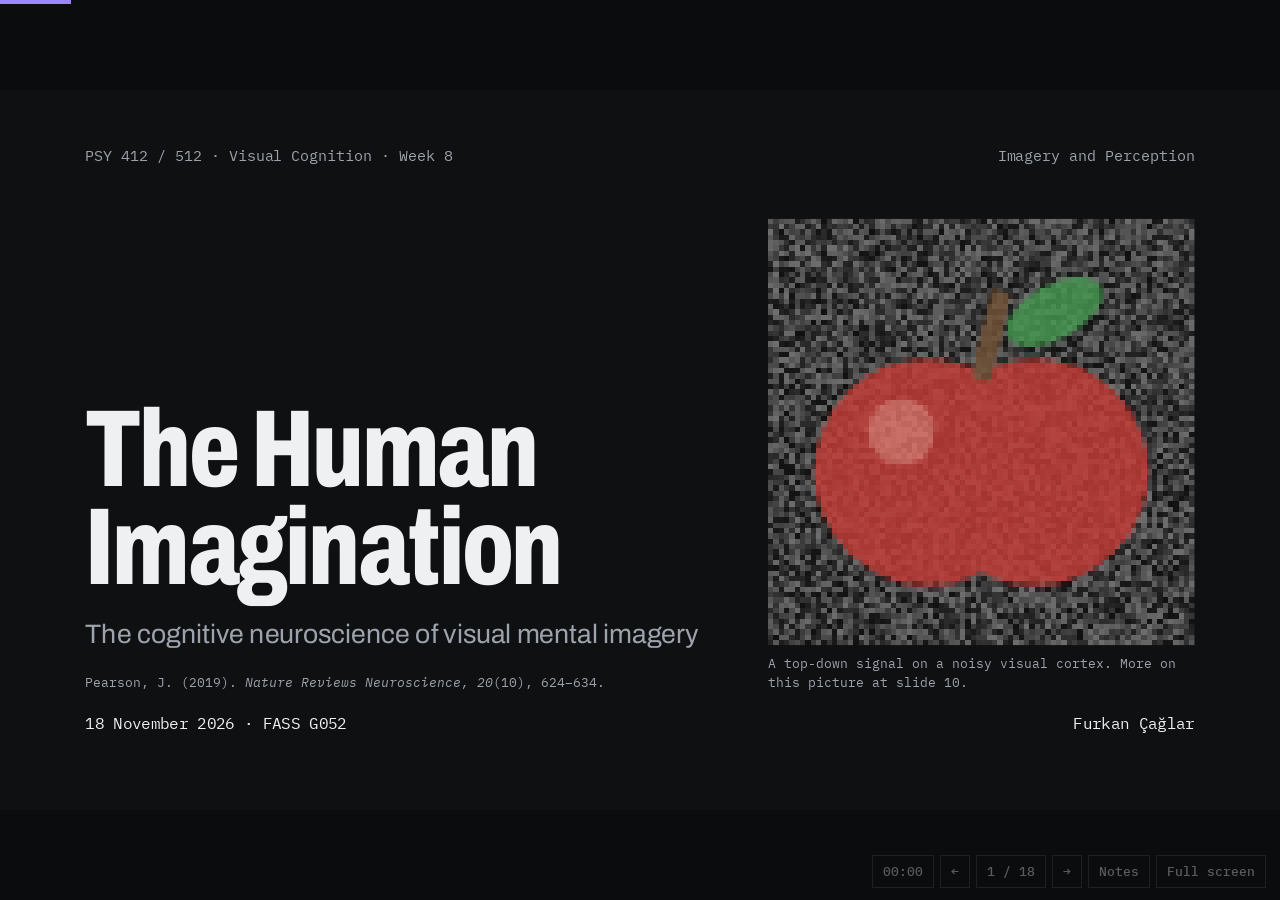
==== commit 7a413bfb: "fix: align wording with the papers Co-Authored-By: Claude Fable 5.2 <noreply@anthropic.com>" ====
--- a/imagery/index.html
+++ b/imagery/index.html
@@ -248,7 +248,7 @@
       <div class="stack">
         <ul class="list">
           <li><b>Until 2008: questionnaires.</b> Vividness ratings, since Galton (1880). <small>What we did on slide 2.</small></li>
-          <li data-step="1"><b>The trick:</b> show a different pattern to each eye and only one is seen at a time. Imagining one beforehand makes it <b>win more often than 50%</b>.</li>
+          <li data-step="1"><b>The trick:</b> show a different pattern to each eye and only one is seen at a time. Imagining one beforehand makes it <b>more likely to be the one you see</b>.</li>
           <li data-step="2">The bias <b>tracks vividness</b>, trial by trial and person by person, and survives a demanding task in between.</li>
           <li data-step="3"><b>Not just attention:</b> imagery and attention differ in their timing and in how easily sensory input disrupts them.</li>
           <li data-step="4"><b>Also objective:</b> fMRI decoding, and pupil size, which follows the brightness of what is imagined.</li>
@@ -256,7 +256,7 @@
       </div>
     </div>
     <p class="src">Pearson, Clifford &amp; Tong (2008); Laeng &amp; Sulutvedt (2014), as reviewed in Pearson (2019), Box 2.</p>
-    <aside class="notes">Run one trial with the room so they feel the structure: a letter tells you what to imagine, six seconds of imagining, then a brief flash of both patterns and a forced choice. Be honest that a projector cannot produce rivalry, because both eyes get the same image, and that the durations here are my demo values, not the paper's. The dependent variable is how often the imagined pattern dominates; chance is 50 percent. This is the paper's key methodological move and the measure behind most of its strong claims, including the ones on aphantasia. Worth flagging: it is also the author's own method.</aside>
+    <aside class="notes">Run one trial with the room so they feel the structure: a letter tells you what to imagine, six seconds of imagining, then a brief flash of both patterns and a forced choice. Be honest that a projector cannot produce rivalry, because both eyes get the same image, and that the durations here are my demo values, not the paper's. The dependent variable is how often the imagined pattern dominates. This is the paper's key methodological move and the measure behind most of its strong claims, including the ones on aphantasia. Worth flagging: it is also the author's own method.</aside>
   </section>
 
   <!-- 9 · Weak perception -->
@@ -266,7 +266,7 @@
     <div class="cols c4" style="flex:0">
       <div class="cell"><span class="n">It primes</span><p>Imagining a pattern <b>biases what you see next</b>, like a faint real stimulus would.</p></div>
       <div class="cell" data-step="1"><span class="n">It trains</span><p>Practising on imagined lines <b>improves real visual sensitivity</b> to them.</p></div>
-      <div class="cell" data-step="2"><span class="n">It conditions</span><p>Fear learned to an imagined stimulus <b>transfers to the real one</b>.</p></div>
+      <div class="cell" data-step="2"><span class="n">It conditions</span><p>An emotional association learned to an imagined stimulus <b>transfers to the real one</b>.</p></div>
       <div class="cell" data-step="3"><span class="n">It moves the pupil</span><p>Imagined brightness <b>changes pupil size</b> with no light change.</p></div>
     </div>
     <div class="cols" style="grid-template-columns: 1fr 560px; align-items:center" data-step="4">
@@ -396,7 +396,7 @@
       <div class="stack" data-step="1">
         <h3 class="h3">Aphantasia</h3>
         <ul class="list tight">
-          <li><b>Not a reporting problem:</b> no rivalry priming either, so the sensory signal itself is missing.</li>
+          <li><b>Not just a reporting problem:</b> they also score significantly lower on the rivalry measure, so sensory strength itself is lacking.</li>
           <li><b>“What” is gone, “where” is intact:</b> spatial imagery scores are normal, even slightly higher.</li>
           <li><b>Life goes on:</b> working memory, episodic memory, and often visual dreams.</li>
           <li><b>Unknown:</b> the low end of a spectrum, or a category of its own?</li>
@@ -412,7 +412,7 @@
         <p class="body second" data-step="3"><b>If people manage without it, imagery is not fundamental to cognition.</b> It is a strategy.</p>
       </div>
     </div>
-    <aside class="notes">Bring back the room's distribution. Then aphantasia: named by Zeman in 2015. The key result is that people with aphantasia show no priming on binocular rivalry, so it is not only poor metacognition. The dissociation between object and spatial imagery mirrors the ventral and dorsal streams from slide 6. Hyperphantasia gets half a page in the paper because there is very little recent research. The closing implication is the 'unnecessary' in the abstract.</aside>
+    <aside class="notes">Bring back the room's distribution. Then aphantasia: named by Zeman in 2015. The key result is that people with aphantasia score significantly lower on the binocular rivalry measure, so it is more than poor metacognition. The dissociation between object and spatial imagery mirrors the ventral and dorsal streams from slide 6. Hyperphantasia gets half a page in the paper because there is very little recent research. The closing implication is the 'unnecessary' in the abstract.</aside>
   </section>
 
   <!-- 15 · Paper's discussion -->
@@ -650,7 +650,7 @@
       clear(); phase(0); say(red ? "R" : "G", red ? "imagine red horizontal stripes" : "imagine green vertical stripes");
       at(1000, () => { phase(1); let s = 6; say("Imagine it", s + " s"); for (let k = 1; k < 6; k++) at(k * 1000, () => say("Imagine it", (6 - k) + " s")); });
       at(7000, () => { phase(2); say(""); grating("#D01818", true); grating("#12A82C", false); });
-      at(7750, () => { clear(); phase(3); say("Which one did you see more of?", `you imagined ${red ? "red" : "green"} · chance is 50%`); go.disabled = false; });
+      at(7750, () => { clear(); phase(3); say("Which one did you see more of?", `you imagined ${red ? "red" : "green"}`); go.disabled = false; });
     };
     Deck.on("rivalry", { enter: reset, leave: reset });
   })();
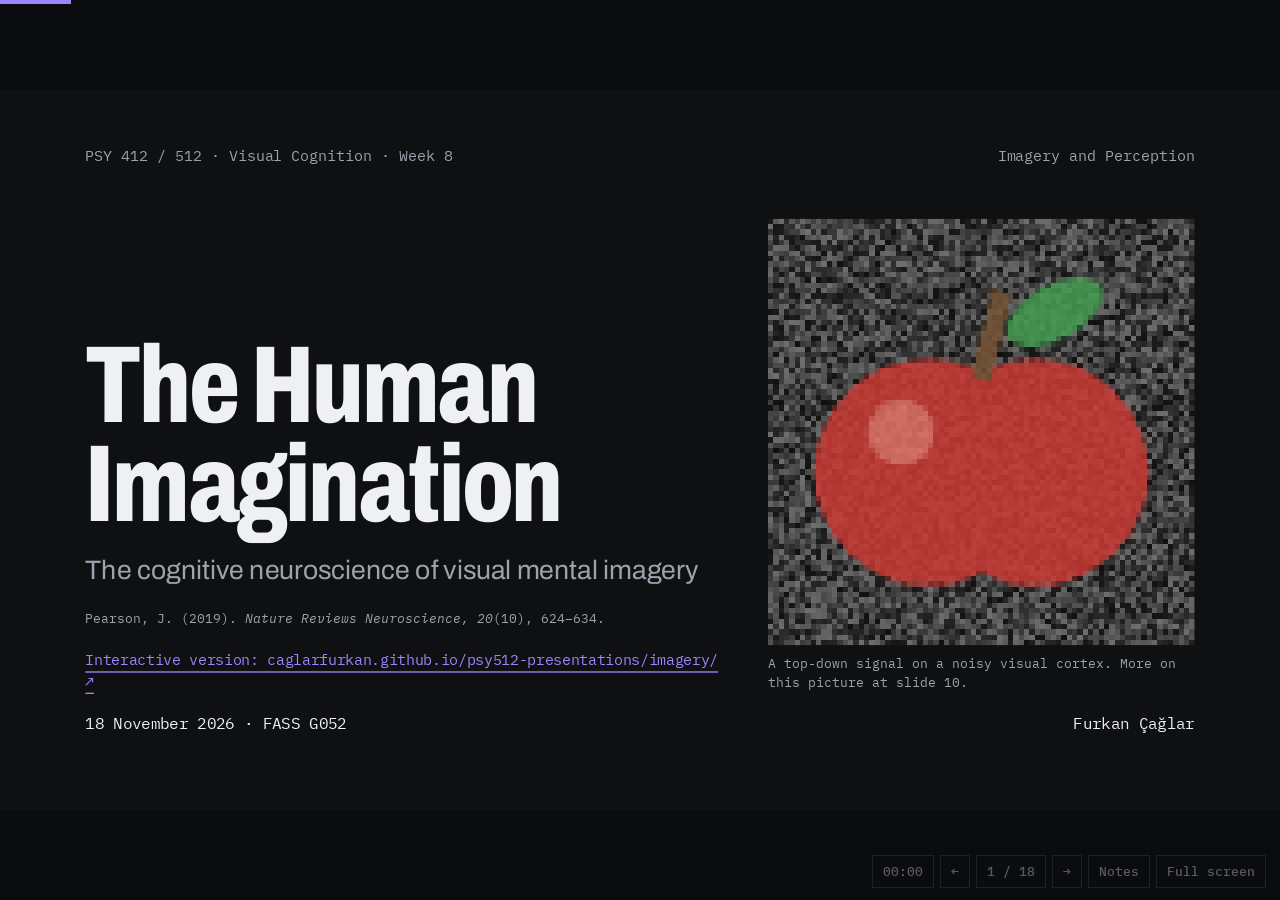
==== commit 7d1f83ce: "feat: link to the interactive version on the cover slides Co-Authored-By: Claude Fable 5.2 <noreply@" ====
--- a/imagery/index.html
+++ b/imagery/index.html
@@ -103,6 +103,7 @@
         <h1 class="mega">The Human Imagination</h1>
         <p class="lede">The cognitive neuroscience of visual mental imagery</p>
         <p class="label">Pearson, J. (2019). <i>Nature Reviews Neuroscience, 20</i>(10), 624–634.</p>
+        <p class="label"><a href="https://caglarfurkan.github.io/psy512-presentations/imagery/" target="_blank" rel="noopener" style="color:var(--accent); text-decoration:none; border-bottom:2px solid var(--accent); padding-bottom:3px; font-size:22px">Interactive version: caglarfurkan.github.io/psy512-presentations/imagery/ ↗</a></p>
       </div>
       <figure class="stack" style="gap:12px">
         <canvas id="coverCv" width="640" height="640" aria-label="An apple fading in and out of visual noise"></canvas>
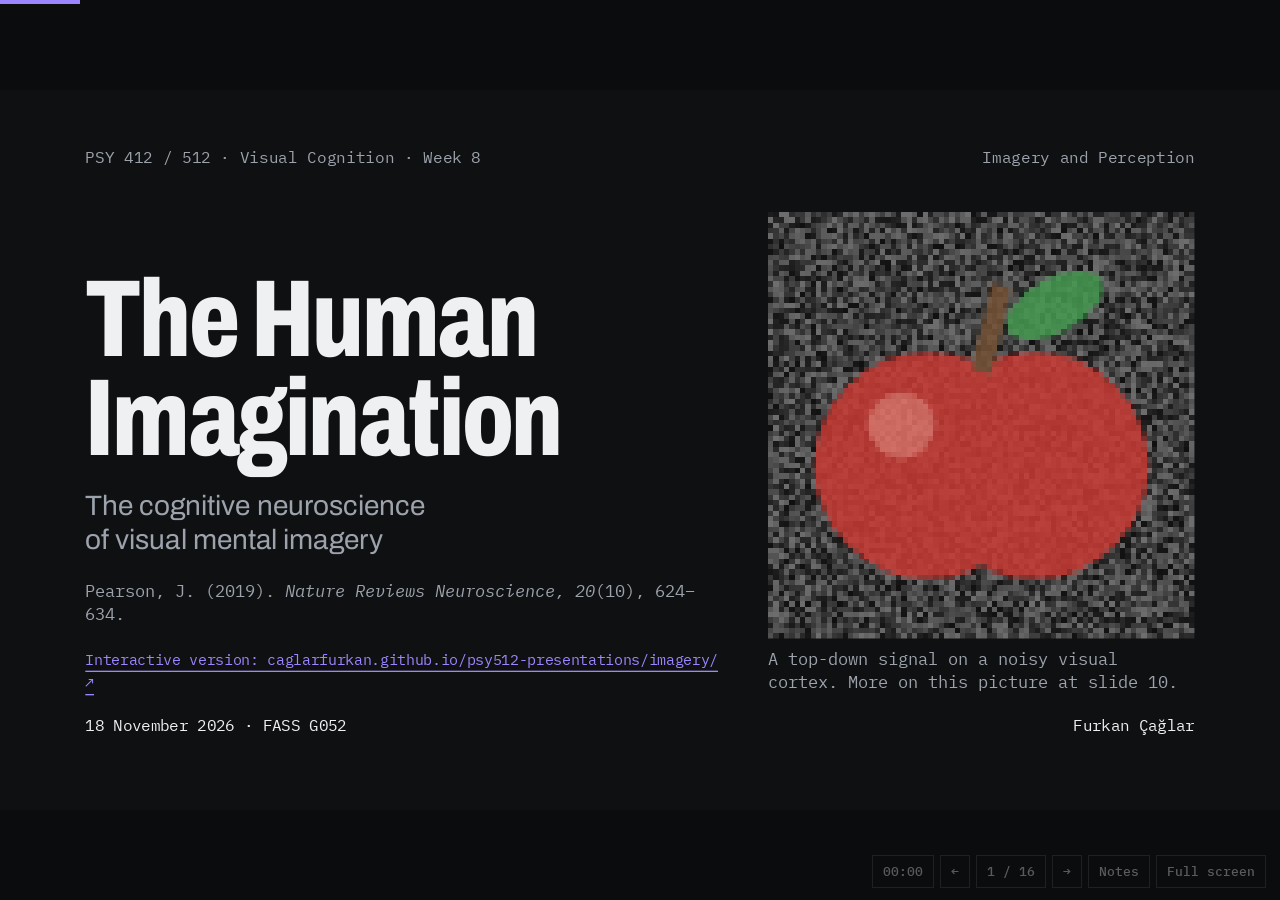
==== commit f8769664: "fix: larger text, 3 s cue, drop critique and question slides Co-Authored-By: Claude Opus 5.5 <norepl" ====
--- a/imagery/index.html
+++ b/imagery/index.html
@@ -23,15 +23,15 @@
   .tally .col i { display: block; width: 100%; background: var(--accent); transition: height .35s ease; min-height: 0; }
   .tally canvas { width: 200px; height: 200px; image-rendering: pixelated; }
   .tally .cnt { font: 800 64px/.9 var(--display); font-stretch: 70%; font-variant-numeric: tabular-nums; }
-  .tally .lv { font: 500 20px/1.3 var(--mono); }
-  .tally .tx { font: 400 21px/1.3 var(--body); color: var(--mute); min-height: 56px; }
+  .tally .lv { font: 500 24px/1.3 var(--mono); }
+  .tally .tx { font: 400 25px/1.3 var(--body); color: var(--mute); min-height: 56px; }
 
   .road { display: grid; grid-template-columns: repeat(5, 1fr); gap: 0; border-top: 3px solid var(--ink); }
   .road div { padding: 20px 22px 0 22px; border-left: 3px solid var(--ink); display: flex; flex-direction: column; gap: 10px; }
   .road div:first-child { border-left: 0; padding-left: 0; }
   .road b { font: 800 84px/.9 var(--display); font-stretch: 70%; color: var(--accent); }
-  .road h3 { font: 700 34px/1.04 var(--display); font-stretch: 82%; }
-  .road p { font: 400 22px/1.35 var(--body); color: var(--mute); }
+  .road h3 { font: 700 38px/1.04 var(--display); font-stretch: 82%; }
+  .road p { font: 400 26px/1.32 var(--body); color: var(--mute); }
 
   .format { height: 330px; display: grid; place-items: center; background: var(--card); border: 1px solid var(--rule); }
   .format svg { width: 560px; height: 290px; }
@@ -39,43 +39,44 @@
   .timeline { display: grid; grid-template-columns: repeat(4, 1fr); border-top: 3px solid var(--ink); }
   .timeline div { padding: 14px 20px 0 0; }
   .timeline b { font: 750 44px/1 var(--display); font-stretch: 75%; display: block; }
-  .timeline span { font: 400 22px/1.35 var(--body); color: var(--mute); }
+  .timeline span { font: 400 25px/1.32 var(--body); color: var(--mute); }
 
   .hier svg { width: 1664px; height: 430px; display: block; overflow: visible; }
-  .hier text { font-family: var(--mono); font-size: 22px; fill: var(--ink); text-anchor: middle; }
-  .hier .sub { fill: var(--mute); font-size: 18px; }
+  .hier text { font-family: var(--mono); font-size: 26px; fill: var(--ink); text-anchor: middle; }
+  .hier .sub { fill: var(--mute); font-size: 21px; }
   .hier .node { fill: var(--card); stroke: var(--ink); stroke-width: 3; transition: fill .4s, opacity .4s; }
   .hier .link { stroke: var(--rule); stroke-width: 6; }
   .hier .num { font: 800 34px var(--display); fill: #fff; }
   .hier .ov { fill: var(--accent); transition: height .6s ease, y .6s ease, opacity .4s; }
 
-  .neon { background: #fff; border: 1px solid var(--rule); width: 760px; }
-  .neon svg { display: block; width: 760px; height: 520px; }
-
-  .trial { width: 460px; height: 460px; background: #000; position: relative; display: grid; place-items: center; color: #EEF0F2; }
+  .neon { background: #fff; border: 1px solid var(--rule); width: 640px; }
+  .neon svg { display: block; width: 640px; height: 438px; }
+
+  .trial { width: 380px; height: 380px; background: #000; position: relative; display: grid; place-items: center; color: #EEF0F2; }
   .trial canvas { position: absolute; inset: 0; width: 100%; height: 100%; }
   .trial .msg { position: relative; text-align: center; font: 750 64px/1 var(--display); font-stretch: 75%; padding: 0 24px; }
-  .trial .msg small { display: block; font: 400 22px/1.4 var(--mono); color: #9DA3AC; margin-top: 14px; }
+  .trial .msg small { display: block; font: 400 26px/1.4 var(--mono); color: #9DA3AC; margin-top: 14px; }
   .steps4 { display: grid; grid-template-columns: repeat(4, 1fr); gap: 0; border-top: 3px solid var(--ink); }
-  .steps4 div { padding: 12px 14px 12px 0; font: 400 20px/1.3 var(--mono); color: var(--mute); border-bottom: 6px solid transparent; }
+  .steps4 div { padding: 12px 14px 12px 0; font: 400 24px/1.3 var(--mono); color: var(--mute); border-bottom: 6px solid transparent; }
   .steps4 div b { display: block; color: var(--ink); font-weight: 500; }
   .steps4 div.on { border-bottom-color: var(--accent); }
 
   .energy svg { width: 100%; height: 250px; overflow: visible; }
-  .energy text { font-family: var(--mono); font-size: 19px; fill: var(--mute); }
-
-  .board { width: 800px; height: 600px; image-rendering: pixelated; background: #111; }
+  .energy text { font-family: var(--mono); font-size: 23px; fill: var(--mute); }
+
+  #boardPresets .chip { font-size: 21px; padding: 10px 12px; }
+  .board { width: 700px; height: 525px; image-rendering: pixelated; background: #111; }
 
   .cog svg { width: 780px; height: 676px; display: block; }
   .cog .zone { fill: var(--accent); }
   .cog .nd { cursor: pointer; }
   .cog .nd rect { fill: var(--card); stroke: var(--ink); stroke-width: 2; }
-  .cog .nd text { font-family: var(--mono); font-size: 19px; text-anchor: middle; dominant-baseline: central; fill: var(--ink); pointer-events: none; }
+  .cog .nd text { font-family: var(--mono); font-size: 21px; text-anchor: middle; dominant-baseline: central; fill: var(--ink); pointer-events: none; }
   .cog .nd.sel rect { fill: var(--ink); } .cog .nd.sel text { fill: var(--paper); }
 
   .wm { width: 700px; height: 560px; background: #000; display: grid; place-items: center; position: relative; }
   .wm svg { width: 100%; height: 100%; }
-  .wm .say { position: absolute; left: 0; right: 0; bottom: 22px; text-align: center; font: 400 22px var(--mono); color: #9DA3AC; }
+  .wm .say { position: absolute; left: 0; right: 0; bottom: 22px; text-align: center; font: 400 26px var(--mono); color: #9DA3AC; }
   .votes { display: flex; flex-direction: column; gap: 14px; }
   .votes button { display: flex; justify-content: space-between; gap: 20px; align-items: baseline; text-align: left; font-size: 24px; }
   .votes button b { font: 800 52px/.8 var(--display); font-stretch: 70%; }
@@ -122,7 +123,7 @@
     <div class="spacer"></div>
     <div class="tally" id="tally"></div>
     <div class="row" style="justify-content:space-between">
-      <span class="label">Click a column for each hand · Shift-click to take one back · this is the room's own data, we come back to it</span>
+      <span></span>
       <button class="chip" id="tallyReset" style="font-size:18px; padding:8px 12px">Reset</button>
     </div>
     <aside class="notes">Give everyone ten seconds with eyes closed. Count hands per column and click that column once per hand. The five steps are a vividness scale of the questionnaire kind (my addition; the paper does not print one). Point out what we just did: we measured imagery by asking people. That is exactly how it was done from Galton in 1880 until about 2008, and it is the first problem the paper deals with.</aside>
@@ -217,12 +218,12 @@
   <section class="slide" data-hook="neon">
     <div class="meta"><span>1 · Neural mechanisms · Fig. 3</span><span>Try it</span></div>
     <h2 class="title">Not every image is one you asked for.</h2>
-    <div class="cols" style="grid-template-columns: 760px 1fr">
+    <div class="cols" style="grid-template-columns: 640px 1fr">
       <div class="stack" style="gap:14px">
         <div class="neon"><svg id="neonSvg" viewBox="0 0 760 520"></svg></div>
         <div class="row">
           <button class="chip" id="neonBtn" aria-pressed="false">Remove the black grid</button>
-          <span class="label">Do you see two tinted discs? Only the thin lines are coloured.</span>
+          <span class="label">Only the thin lines are coloured.</span>
         </div>
       </div>
       <div class="stack">
@@ -240,15 +241,15 @@
   <section class="slide" data-hook="rivalry">
     <div class="meta"><span>Method · Box 2</span><span>Try it · binocular rivalry priming</span></div>
     <h2 class="title">How do you measure a picture only one person can see?</h2>
-    <div class="cols" style="grid-template-columns: 600px 1fr">
+    <div class="cols" style="grid-template-columns: 560px 1fr">
       <div class="stack" style="gap:14px">
-        <div class="trial" id="trial"><canvas id="trialCv" width="560" height="560"></canvas><div class="msg" id="trialMsg">Ready<small>one trial takes about 9 seconds</small></div></div>
-        <div class="steps4" id="trialSteps"><div><b>Cue</b>1 s</div><div><b>Imagine</b>6 s</div><div><b>Display</b>0.75 s</div><div><b>Report</b></div></div>
-        <div class="row"><button class="chip go" id="trialGo">Run a trial</button><span class="label">Here both eyes see both patterns; in the lab each eye gets one. Timings are for this demo.</span></div>
+        <div class="trial" id="trial"><canvas id="trialCv" width="560" height="560"></canvas><div class="msg" id="trialMsg">Ready<small>one trial takes about 11 seconds</small></div></div>
+        <div class="steps4" id="trialSteps"><div><b>Cue</b>3 s</div><div><b>Imagine</b>6 s</div><div><b>Display</b>0.75 s</div><div><b>Report</b></div></div>
+        <div class="row"><button class="chip go" id="trialGo">Run a trial</button></div>
       </div>
       <div class="stack">
         <ul class="list">
-          <li><b>Until 2008: questionnaires.</b> Vividness ratings, since Galton (1880). <small>What we did on slide 2.</small></li>
+          <li><b>Until 2008: questionnaires.</b> Vividness ratings, since Galton (1880). <small>What we did at the start.</small></li>
           <li data-step="1"><b>The trick:</b> show a different pattern to each eye and only one is seen at a time. Imagining one beforehand makes it <b>more likely to be the one you see</b>.</li>
           <li data-step="2">The bias <b>tracks vividness</b>, trial by trial and person by person, and survives a demanding task in between.</li>
           <li data-step="3"><b>Not just attention:</b> imagery and attention differ in their timing and in how easily sensory input disrupts them.</li>
@@ -294,17 +295,17 @@
   <section class="slide dark" data-hook="board">
     <div class="meta"><span>1 · Neural mechanisms · Fig. 4</span><span>Try it</span></div>
     <h2 class="title">Why is your image stronger than mine?</h2>
-    <div class="cols" style="grid-template-columns: 800px 1fr">
+    <div class="cols" style="grid-template-columns: 700px 1fr">
       <canvas class="board" id="boardCv" width="800" height="600" aria-label="A square on a noisy blackboard"></canvas>
-      <div class="stack" style="gap:26px">
+      <div class="stack" style="gap:16px">
         <p class="body">The visual cortex as a <b>blackboard</b>. An image is chalk from above on a surface that is never quiet.</p>
         <label class="slider"><span>Top-down signal · the chalk</span><output id="sigOut">70</output><input type="range" id="sig" min="0" max="100" value="70"></label>
         <label class="slider"><span>Noise in visual cortex · the board</span><output id="noiOut">30</output><input type="range" id="noi" min="0" max="100" value="30"></label>
-        <div class="row" id="boardPresets">
-          <button class="chip" data-s="95" data-n="10">Strong · quiet</button>
-          <button class="chip" data-s="95" data-n="90">Strong · noisy</button>
-          <button class="chip" data-s="25" data-n="10">Weak · quiet</button>
-          <button class="chip" data-s="25" data-n="90">Weak · noisy</button>
+        <div class="row" id="boardPresets" style="flex-wrap:nowrap; gap:12px">
+          <button class="chip" data-s="95" data-n="10">Strong/quiet</button>
+          <button class="chip" data-s="95" data-n="90">Strong/noisy</button>
+          <button class="chip" data-s="25" data-n="10">Weak/quiet</button>
+          <button class="chip" data-s="25" data-n="90">Weak/noisy</button>
         </div>
         <ul class="list tight" data-step="1">
           <li><b>Smaller V1 and V2 → stronger imagery</b>, but less precise.</li>
@@ -314,13 +315,13 @@
         </ul>
       </div>
     </div>
-    <p class="src">Interactive version of Pearson (2019), Fig. 4. The picture is an illustration of the hypothesis, not a simulation of cortex.</p>
+    <p class="src">An illustration of the hypothesis, not a simulation of cortex.</p>
     <aside class="notes">Let someone call out settings, or use the four presets, which are the four corners of Fig. 4. Strong signal on a quiet board is the strongest image; weak signal on a noisy board is the weakest. Two different people can end up with equally poor imagery for opposite reasons. Then the evidence: V1 surface area predicts imagery strength negatively; the same pattern appears in schizophrenia, where V1 is about 25 percent smaller and imagery is more vivid. Stress the caveat: Pearson says himself this is correlational and a theory.</aside>
   </section>
 
   <!-- 11 · Cognition map -->
   <section class="slide" data-hook="cog">
-    <div class="meta"><span>3 · Imagery in everyday cognition · Fig. 5</span><span>Click a process</span></div>
+    <div class="meta"><span>3 · Imagery in everyday cognition · Fig. 5</span><span>Mental imagery and cognition</span></div>
     <h2 class="title sm">If thinking borrows imagery, differences in imagery spread everywhere.</h2>
     <div class="cols" style="grid-template-columns: 780px 1fr; gap:64px">
       <div class="cog"><svg id="cogSvg" viewBox="0 0 900 780"></svg></div>
@@ -437,45 +438,6 @@
       </div>
     </div>
     <aside class="notes">This is the paper's own discussion section. The claim is strong: imagery is 'the key to understanding normal visual perception' because it isolates feedback. Then read the open questions; several of them are picked up by this week's other readings, which is the next slide.</aside>
-  </section>
-
-  <!-- 16 · Critique -->
-  <section class="slide">
-    <div class="meta"><span>Critical reading</span><span>Limits · click any line to edit</span></div>
-    <h2 class="title">What I would push back on.</h2>
-    <div class="cols" style="grid-template-columns: 1fr 620px">
-      <ul class="list">
-        <li data-edit="c1">A narrative review by one author: no search strategy, no way to check what was left out.</li>
-        <li data-edit="c2">The objective measure that carries the strongest claims, rivalry priming, is the author's own paradigm.</li>
-        <li data-edit="c3">The V1-size story is correlational across people and across disorders; the blackboard model is untested.</li>
-        <li data-edit="c4">Most of Fig. 5 rests on questionnaires, the very measure the paper calls unreliable.</li>
-        <li data-edit="c5">“Imagery” covers an apple, a mental rotation and a tennis serve. The paper notes this, then keeps one word for all three.</li>
-        <li data-edit="c6">Vision only. Whether any of this holds for sound, touch or movement is assumed.</li>
-      </ul>
-      <div class="stack" data-step="1">
-        <h3 class="h3">Since 2019 · this week's readings</h3>
-        <ul class="list tight">
-          <li><b>Dijkstra et al. (2019)</b><small>Overlap grows up the hierarchy; the main difference is the missing bottom-up input</small></li>
-          <li><b>Chang et al. (2025)</b><small>In aphantasia, imagery attempts are decodable from V1, but the patterns are not shared with perception</small></li>
-          <li><b>Lande &amp; Green (2026)</b><small>Reconsidering the role of imagery in perception</small></li>
-          <li><b>Koenig-Robert, Pace &amp; Pearson (2026)</b><small>Rethinking cortical feedback in imagery</small></li>
-        </ul>
-      </div>
-    </div>
-    <aside class="notes">These are starting points; rewrite them in your own words, they save automatically in this browser. The strongest two: the reliance on one paradigm from the author's lab, and the tension in Fig. 5, where links built on self-report sit next to a section saying self-report is the problem. Chang et al. 2025 is a direct challenge to 'aphantasia means no sensory representation' and to 'imagery is weak perception': something is in V1, but it is not perception-like.</aside>
-  </section>
-
-  <!-- 17 · Discussion -->
-  <section class="slide dark">
-    <div class="meta"><span>Discussion</span><span>Click a question to edit</span></div>
-    <h2 class="title">Questions for the room.</h2>
-    <ol class="qs">
-      <li data-edit="q1">If an aphantasic person and a vivid imager get the same score on a memory task, what did the task measure?</li>
-      <li data-edit="q2">Rivalry priming: is it imagery, or attention and expectation under a new name?</li>
-      <li data-edit="q3">Stronger imagery is less precise. Is a vivid mind's eye an advantage for someone who draws or designs?</li>
-      <li data-edit="q4">If V1 holds a pattern during an aphantasic's “imagery” that does not look like perception, is “weak perception” still the right model?</li>
-    </ol>
-    <aside class="notes">Replace these with your own questions before class. Q1 follows from the working-memory demo. Q2 is the methodological one. Q3 connects to week 4 on drawing and to your own practice. Q4 uses Chang et al. 2025 against the 2019 review.</aside>
   </section>
 
   <!-- 22 · End -->
@@ -645,13 +607,13 @@
       for (let p = 90; p < 470; p += 40) horizontal ? x.fillRect(90, p, 380, 20) : x.fillRect(p, 90, 20, 380);
       x.restore();
     }
-    function reset() { timers.forEach(clearTimeout); timers = []; clear(); phase(-1); say("Ready", "one trial takes about 9 seconds"); go.disabled = false; }
+    function reset() { timers.forEach(clearTimeout); timers = []; clear(); phase(-1); say("Ready", "one trial takes about 11 seconds"); go.disabled = false; }
     go.onclick = () => {
       go.disabled = true; const red = Math.random() < .5; const at = (ms, fn) => timers.push(setTimeout(fn, ms));
       clear(); phase(0); say(red ? "R" : "G", red ? "imagine red horizontal stripes" : "imagine green vertical stripes");
-      at(1000, () => { phase(1); let s = 6; say("Imagine it", s + " s"); for (let k = 1; k < 6; k++) at(k * 1000, () => say("Imagine it", (6 - k) + " s")); });
-      at(7000, () => { phase(2); say(""); grating("#D01818", true); grating("#12A82C", false); });
-      at(7750, () => { clear(); phase(3); say("Which one did you see more of?", `you imagined ${red ? "red" : "green"}`); go.disabled = false; });
+      at(3000, () => { phase(1); say("Imagine it", "6 s"); for (let k = 1; k < 6; k++) at(3000 + k * 1000, () => say("Imagine it", (6 - k) + " s")); });
+      at(9000, () => { phase(2); say(""); grating("#D01818", true); grating("#12A82C", false); });
+      at(9750, () => { clear(); phase(3); say("Which one did you see more of?", `you imagined ${red ? "red" : "green"}`); go.disabled = false; });
     };
     Deck.on("rivalry", { enter: reset, leave: reset });
   })();
--- a/shared/deck.css
+++ b/shared/deck.css
@@ -30,20 +30,20 @@
 [data-step].on { opacity: 1; transform: none; }
 
 /* type */
-.meta { display: flex; justify-content: space-between; font: 400 22px/1 var(--mono); color: var(--mute); letter-spacing: .02em; }
+.meta { display: flex; justify-content: space-between; font: 400 24px/1 var(--mono); color: var(--mute); letter-spacing: .02em; }
 .mega { font: 800 164px/.9 var(--display); font-stretch: 72%; letter-spacing: -.02em; text-wrap: balance; }
 .title { font: 750 88px/.96 var(--display); font-stretch: 75%; letter-spacing: -.015em; text-wrap: balance; max-width: 1560px; }
 .title.sm { font-size: 72px; }
 .statement { font: 750 120px/.94 var(--display); font-stretch: 70%; letter-spacing: -.02em; text-wrap: balance; }
-.lede { font: 400 40px/1.22 var(--body); color: var(--mute); max-width: 1300px; text-wrap: balance; }
-.body { font: 400 30px/1.4 var(--body); }
-.label { font: 400 20px/1.45 var(--mono); color: var(--mute); }
+.lede { font: 400 42px/1.22 var(--body); color: var(--mute); max-width: 1300px; text-wrap: balance; }
+.body { font: 400 32px/1.4 var(--body); }
+.label { font: 400 25px/1.4 var(--mono); color: var(--mute); }
 .mono { font-family: var(--mono); }
 .accent { color: var(--accent); }
 .second { color: var(--second); }
 .spacer { flex: 1; }
-.src { position: absolute; left: 128px; right: 128px; bottom: 44px; font: 400 18px/1.4 var(--mono); color: var(--mute); }
-.h3 { font: 700 42px/1.02 var(--display); font-stretch: 80%; }
+.src { margin-top: auto; padding-top: 8px; font: 400 22px/1.4 var(--mono); color: var(--mute); flex-shrink: 0; }
+.h3 { font: 700 44px/1.02 var(--display); font-stretch: 80%; }
 .big { font: 800 150px/.85 var(--display); font-stretch: 68%; color: var(--accent); font-variant-numeric: tabular-nums; }
 .big small { font: 400 26px var(--mono); color: var(--mute); margin-left: 10px; }
 
@@ -56,20 +56,20 @@
 .stack { display: flex; flex-direction: column; gap: 24px; min-width: 0; }
 .row { display: flex; gap: 16px; align-items: center; flex-wrap: wrap; }
 .cell { border-top: 3px solid var(--ink); padding-top: 16px; display: flex; flex-direction: column; gap: 10px; min-width: 0; }
-.cell p { font: 400 25px/1.36 var(--body); color: var(--mute); }
+.cell p { font: 400 29px/1.32 var(--body); color: var(--mute); }
 .cell p b, .list li b { color: var(--ink); font-weight: 650; }
-.cell .n { font: 500 20px var(--mono); color: var(--accent); }
+.cell .n { font: 500 24px var(--mono); color: var(--accent); }
 .list { list-style: none; margin: 0; padding: 0; border-top: 3px solid var(--ink); }
-.list li { padding: 15px 0; border-bottom: 1px solid var(--rule); font: 400 28px/1.34 var(--body); }
-.list li small { display: block; font: 400 19px/1.4 var(--mono); color: var(--mute); margin-top: 4px; }
-.list.tight li { font-size: 25px; padding: 12px 0; }
+.list li { padding: 14px 0; border-bottom: 1px solid var(--rule); font: 400 31px/1.3 var(--body); }
+.list li small { display: block; font: 400 23px/1.35 var(--mono); color: var(--mute); margin-top: 4px; }
+.list.tight li { font-size: 29px; padding: 11px 0; }
 .box { background: var(--card); border: 1px solid var(--rule); padding: 24px 28px; }
-.tag { display: inline-block; font: 500 18px/1 var(--mono); border: 2px solid currentColor; padding: 6px 10px; letter-spacing: .03em; }
+.tag { display: inline-block; font: 500 22px/1 var(--mono); border: 2px solid currentColor; padding: 6px 10px; letter-spacing: .03em; }
 .quote { font: 500 38px/1.25 var(--body); border-left: 6px solid var(--accent); padding-left: 24px; }
 
 /* controls */
 button.chip, .seg button {
-  font: 500 22px/1 var(--mono); color: var(--ink); background: transparent; border: 2px solid var(--ink);
+  font: 500 24px/1 var(--mono); color: var(--ink); background: transparent; border: 2px solid var(--ink);
   padding: 12px 18px; cursor: pointer; border-radius: 0;
 }
 button.chip[aria-pressed="true"], .seg button[aria-pressed="true"] { background: var(--ink); color: var(--paper); }
@@ -81,11 +81,10 @@
 .seg button + button { border-left: 0; }
 button:focus-visible, input:focus-visible, [contenteditable]:focus-visible { outline: 3px solid var(--accent); outline-offset: 3px; }
 input[type=range] { accent-color: var(--accent); width: 100%; height: 28px; }
-.slider { display: grid; grid-template-columns: 1fr auto; gap: 4px 16px; font: 500 22px var(--mono); }
+.slider { display: grid; grid-template-columns: 1fr auto; gap: 4px 16px; font: 500 25px var(--mono); }
 .slider input { grid-column: 1 / -1; }
 .slider output { color: var(--accent); }
-.edit { outline: none; cursor: text; border-bottom: 2px dashed transparent; }
-.edit:hover { border-bottom-color: var(--rule); }
+.edit { outline: none; cursor: text; }
 .edit:focus { background: color-mix(in srgb, var(--accent) 12%, transparent); }
 canvas { display: block; }
 
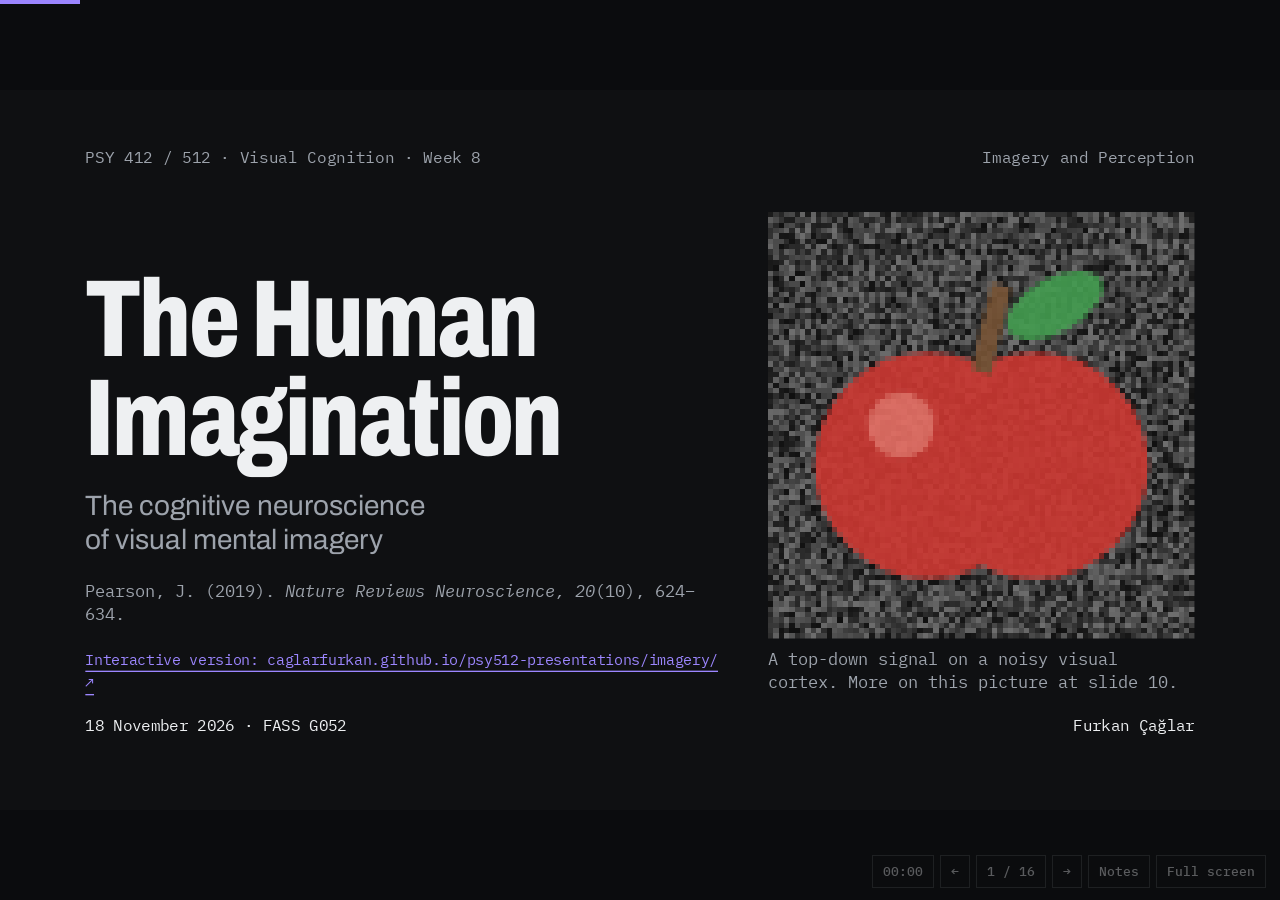
==== commit bd51b26d: "feat: show the paper's original figures after each interactive version Co-Authored-By: Claude Opus 5" ====
--- a/imagery/index.html
+++ b/imagery/index.html
@@ -91,6 +91,14 @@
   .fqq { font: 650 50px/1.16 var(--display); font-stretch: 85%; text-wrap: pretty; }
   .forum .tag { align-self: flex-start; }
   .forum li span { display: block; font: 400 22px/1.3 var(--body); color: var(--mute); margin-top: 6px; }
+  /* original figure from the paper, revealed after the interactive version */
+  .orig { position: absolute; inset: 0; box-sizing: border-box; padding: 80px 128px 76px; background: var(--paper); display: flex; flex-direction: column; gap: 22px; z-index: 5; }
+  .orig:not(.on) { pointer-events: none; }
+  .orig-imgs { flex: 1; min-height: 0; display: flex; gap: 48px; justify-content: center; align-items: center; background: #fff; border: 1px solid var(--rule); padding: 24px; }
+  .orig-imgs img { max-width: 100%; max-height: 100%; min-width: 0; object-fit: contain; display: block; }
+  .orig-imgs img + img { max-width: 58%; }
+  .orig figcaption { order: -1; font: 400 26px/1.35 var(--mono); color: var(--mute); }
+  .orig figcaption b { color: var(--accent); font-weight: 500; }
   .ends { display: flex; justify-content: space-between; font: 500 22px var(--mono); margin-top: 10px; }
 </style>
 
@@ -186,6 +194,10 @@
       <div class="cell" data-step="3"><span class="n">Visual cortex</span><p><b>Where the content appears.</b> Imagery and perception overlap most in high-level areas, least in V1.</p></div>
     </div>
     <p class="src">Redrawn after Pearson (2019), Fig. 1 and Fig. 2. Bar heights are schematic, not data.</p>
+    <figure class="orig" data-step="4">
+      <div class="orig-imgs"><img src="fig/fig1.png" alt="Pearson (2019), Fig. 1"><img src="fig/fig2.png" alt="Pearson (2019), Fig. 2"></div>
+      <figcaption><b>In the paper</b> · Pearson (2019), <i>Nature Reviews Neuroscience</i>, Fig. 1 · a top-down general model of voluntary imagery &nbsp;·&nbsp; Fig. 2 · bottom-up perception and top-down imagery</figcaption>
+    </figure>
     <aside class="notes">Start in perception mode: signal enters at the eye and climbs. Switch to imagery: nothing comes from the eye; the frontal cortex triggers (1), memory areas supply content (2), and visual areas build the sensory representation (3). The bars show Fig. 2: areas closer to the trigger carry representations more similar to perception, V1 the least. Intuition check from the paper: it is hard to imagine something you have never been exposed to, because imagery recombines stored material.</aside>
   </section>
 
@@ -234,6 +246,10 @@
       </div>
     </div>
     <p class="src">Illusion: neon colour spreading, my own drawing of it. Types after Pearson (2019), Fig. 3, adapted from Pearson &amp; Westbrook (2015).</p>
+    <figure class="orig" data-step="4">
+      <div class="orig-imgs"><img src="fig/fig3.png" alt="Pearson (2019), Fig. 3"></div>
+      <figcaption><b>In the paper</b> · Pearson (2019), <i>Nature Reviews Neuroscience</i>, Fig. 3 · voluntary, involuntary (associative) and involuntary (perceptual) imagery</figcaption>
+    </figure>
     <aside class="notes">Ask the room what they see before explaining. Most people see filled, glowing discs; press the button to show that the white between the lines is plain white. This is the paper's 'perceptual' involuntary imagery: produced by low-level structure, no effort, no frontal trigger. The associative type is the memory-colour finding. The link to voluntary imagery is by analogy with endogenous versus exogenous attention.</aside>
   </section>
 
@@ -316,6 +332,10 @@
       </div>
     </div>
     <p class="src">An illustration of the hypothesis, not a simulation of cortex.</p>
+    <figure class="orig" data-step="3">
+      <div class="orig-imgs"><img src="fig/fig4.png" alt="Pearson (2019), Fig. 4"></div>
+      <figcaption><b>In the paper</b> · Pearson (2019), <i>Nature Reviews Neuroscience</i>, Fig. 4 · top-down signal strength × noise in visual cortex</figcaption>
+    </figure>
     <aside class="notes">Let someone call out settings, or use the four presets, which are the four corners of Fig. 4. Strong signal on a quiet board is the strongest image; weak signal on a noisy board is the weakest. Two different people can end up with equally poor imagery for opposite reasons. Then the evidence: V1 surface area predicts imagery strength negatively; the same pattern appears in schizophrenia, where V1 is about 25 percent smaller and imagery is more vivid. Stress the caveat: Pearson says himself this is correlational and a theory.</aside>
   </section>
 
@@ -332,6 +352,10 @@
       </div>
     </div>
     <p class="src">Redrawn after Pearson (2019), Fig. 5. Quote paraphrased from p. 630.</p>
+    <figure class="orig" data-step="2">
+      <div class="orig-imgs"><img src="fig/fig5.png" alt="Pearson (2019), Fig. 5"></div>
+      <figcaption><b>In the paper</b> · Pearson (2019), <i>Nature Reviews Neuroscience</i>, Fig. 5 · cognitive processes related to mental imagery</figcaption>
+    </figure>
     <aside class="notes">Ask the room first, then click through two or three. Only two processes sit in the inner zone: visual working memory and episodic memory, where there is evidence beyond correlation. Everything in the outer zone is hypothesised with weaker support, and several of these we have already met in this course: false memory in week 2, drawing and creativity in week 4. The argument: imagery varies enormously between people; if cognition uses it, that variance leaks into every dependent task, so imagery strength should be measured as a covariate.</aside>
   </section>
 
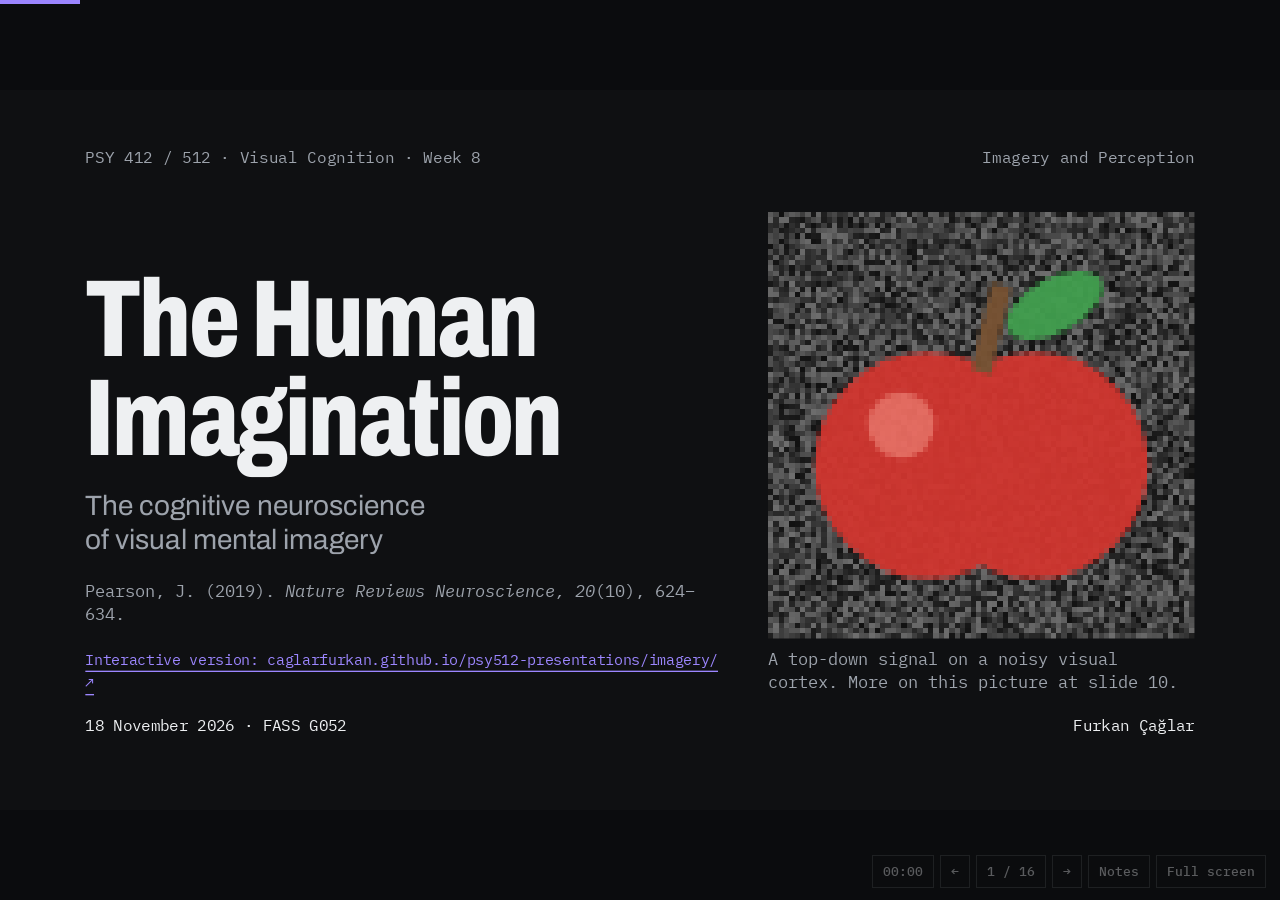
==== commit bf7a483e: "fix: plain slide titles, thank-you end slides, overlaps on slides 5 and 11 Co-Authored-By: Claude Op" ====
--- a/imagery/index.html
+++ b/imagery/index.html
@@ -41,7 +41,7 @@
   .timeline b { font: 750 44px/1 var(--display); font-stretch: 75%; display: block; }
   .timeline span { font: 400 25px/1.32 var(--body); color: var(--mute); }
 
-  .hier svg { width: 1664px; height: 430px; display: block; overflow: visible; }
+  .hier svg { width: 1664px; height: 360px; display: block; overflow: visible; }
   .hier text { font-family: var(--mono); font-size: 26px; fill: var(--ink); text-anchor: middle; }
   .hier .sub { fill: var(--mute); font-size: 21px; }
   .hier .node { fill: var(--card); stroke: var(--ink); stroke-width: 3; transition: fill .4s, opacity .4s; }
@@ -67,7 +67,7 @@
   #boardPresets .chip { font-size: 21px; padding: 10px 12px; }
   .board { width: 700px; height: 525px; image-rendering: pixelated; background: #111; }
 
-  .cog svg { width: 780px; height: 676px; display: block; }
+  .cog svg { width: 690px; height: 598px; display: block; }
   .cog .zone { fill: var(--accent); }
   .cog .nd { cursor: pointer; }
   .cog .nd rect { fill: var(--card); stroke: var(--ink); stroke-width: 2; }
@@ -140,7 +140,7 @@
   <!-- 3 · What kind of paper -->
   <section class="slide">
     <div class="meta"><span>The paper</span><span>A narrative review, not an experiment</span></div>
-    <h2 class="title">One claim, five parts.</h2>
+    <h2 class="title">Structure of the review.</h2>
     <p class="lede">Imagery can be <span class="accent">advantageous</span>, <span class="accent">unnecessary</span>, and even <span class="accent">clinically disruptive</span>. How can one ability be all three?</p>
     <div class="spacer"></div>
     <div class="road">
@@ -158,7 +158,7 @@
   <!-- 4 · Imagery debate -->
   <section class="slide" data-hook="debate">
     <div class="meta"><span>Background · Box 1</span><span>The imagery debate, 1970s–2000s</span></div>
-    <h2 class="title">Does the brain draw a picture, or write a sentence?</h2>
+    <h2 class="title">The imagery debate: depictive or propositional?</h2>
     <div class="cols" style="grid-template-columns: 640px 1fr">
       <div class="stack">
         <div class="seg" data-seg="fmt"><button data-v="dep" aria-pressed="true">Depictive</button><button data-v="pro">Propositional</button></div>
@@ -182,7 +182,7 @@
   <!-- 5 · Reverse hierarchy -->
   <section class="slide" data-hook="hier">
     <div class="meta"><span>1 · Neural mechanisms · Fig. 1 and 2</span><span>A reverse visual hierarchy</span></div>
-    <h2 class="title">Imagery is vision running in reverse.</h2>
+    <h2 class="title">Voluntary imagery as a reverse visual hierarchy.</h2>
     <div class="row" style="justify-content:space-between">
       <div class="seg" data-seg="dir"><button data-v="per" aria-pressed="true">Perception · bottom-up</button><button data-v="img">Imagery · top-down</button></div>
       <span class="label" id="hierCap"></span>
@@ -204,7 +204,7 @@
   <!-- 6 · V1 evidence -->
   <section class="slide">
     <div class="meta"><span>1 · Neural mechanisms</span><span>The early visual cortex</span></div>
-    <h2 class="title">Does imagining light up V1? Twenty-five years of “sometimes”.</h2>
+    <h2 class="title">Imagery and the early visual cortex (V1).</h2>
     <div class="cols c2">
       <div class="stack">
         <div class="big">20+<small>fMRI / PET studies, 1990s–2000s</small></div>
@@ -229,7 +229,7 @@
   <!-- 7 · Involuntary imagery -->
   <section class="slide" data-hook="neon">
     <div class="meta"><span>1 · Neural mechanisms · Fig. 3</span><span>Try it</span></div>
-    <h2 class="title">Not every image is one you asked for.</h2>
+    <h2 class="title">Voluntary and involuntary imagery.</h2>
     <div class="cols" style="grid-template-columns: 640px 1fr">
       <div class="stack" style="gap:14px">
         <div class="neon"><svg id="neonSvg" viewBox="0 0 760 520"></svg></div>
@@ -256,7 +256,7 @@
   <!-- 8 · Measurement -->
   <section class="slide" data-hook="rivalry">
     <div class="meta"><span>Method · Box 2</span><span>Try it · binocular rivalry priming</span></div>
-    <h2 class="title">How do you measure a picture only one person can see?</h2>
+    <h2 class="title">Measuring imagery objectively.</h2>
     <div class="cols" style="grid-template-columns: 560px 1fr">
       <div class="stack" style="gap:14px">
         <div class="trial" id="trial"><canvas id="trialCv" width="560" height="560"></canvas><div class="msg" id="trialMsg">Ready<small>one trial takes about 11 seconds</small></div></div>
@@ -280,7 +280,7 @@
   <!-- 9 · Weak perception -->
   <section class="slide">
     <div class="meta"><span>2 · Findings</span><span>Imagery and perception</span></div>
-    <h2 class="title">Imagery behaves like a weak form of perception.</h2>
+    <h2 class="title">Imagery as a weak form of perception.</h2>
     <div class="cols c4" style="flex:0">
       <div class="cell"><span class="n">It primes</span><p>Imagining a pattern <b>biases what you see next</b>, like a faint real stimulus would.</p></div>
       <div class="cell" data-step="1"><span class="n">It trains</span><p>Practising on imagined lines <b>improves real visual sensitivity</b> to them.</p></div>
@@ -310,7 +310,7 @@
   <!-- 10 · Blackboard -->
   <section class="slide dark" data-hook="board">
     <div class="meta"><span>1 · Neural mechanisms · Fig. 4</span><span>Try it</span></div>
-    <h2 class="title">Why is your image stronger than mine?</h2>
+    <h2 class="title">What makes imagery stronger or weaker?</h2>
     <div class="cols" style="grid-template-columns: 700px 1fr">
       <canvas class="board" id="boardCv" width="800" height="600" aria-label="A square on a noisy blackboard"></canvas>
       <div class="stack" style="gap:16px">
@@ -342,13 +342,13 @@
   <!-- 11 · Cognition map -->
   <section class="slide" data-hook="cog">
     <div class="meta"><span>3 · Imagery in everyday cognition · Fig. 5</span><span>Mental imagery and cognition</span></div>
-    <h2 class="title sm">If thinking borrows imagery, differences in imagery spread everywhere.</h2>
-    <div class="cols" style="grid-template-columns: 780px 1fr; gap:64px">
+    <h2 class="title">Imagery in everyday cognition.</h2>
+    <div class="cols" style="grid-template-columns: 690px 1fr; gap:64px">
       <div class="cog"><svg id="cogSvg" viewBox="0 0 900 780"></svg></div>
       <div class="stack" style="padding-top:20px">
         <div class="cell"><span class="n" id="cogZone">Pick one</span><h3 class="h3" id="cogName">What does the room expect?</h3><p id="cogNote" style="font-size:28px">Before clicking: which of these would be hardest without a mind's eye?</p></div>
         <div class="row label"><span><i style="display:inline-block;width:18px;height:18px;background:var(--accent);opacity:.55;vertical-align:-3px;margin-right:8px"></i>good evidence, beyond correlation</span><span><i style="display:inline-block;width:18px;height:18px;background:var(--accent);opacity:.16;vertical-align:-3px;margin-right:8px"></i>proposed, weaker evidence</span></div>
-        <p class="quote" data-step="1">You cannot fully understand any of these without measuring how strongly each person imagines.</p>
+        <p class="body" style="color:var(--mute)" data-step="1">Pearson's argument: if these processes use imagery, imagery strength should be measured alongside them.</p>
       </div>
     </div>
     <p class="src">Redrawn after Pearson (2019), Fig. 5. Quote paraphrased from p. 630.</p>
@@ -362,7 +362,7 @@
   <!-- 12 · VWM demo -->
   <section class="slide dark" data-hook="wm">
     <div class="meta"><span>3 · Imagery in everyday cognition</span><span>Try it · visual working memory</span></div>
-    <h2 class="title">Same task. Same answer. Different minds.</h2>
+    <h2 class="title">Visual working memory: imagery as one strategy.</h2>
     <div class="cols" style="grid-template-columns: 700px 1fr">
       <div class="stack" style="gap:14px">
         <div class="wm"><svg id="wmSvg" viewBox="0 0 700 560"></svg><div class="say" id="wmSay">Remember the tilt of each bar</div></div>
@@ -384,8 +384,8 @@
   <!-- 13 · Clinical -->
   <section class="slide">
     <div class="meta"><span>4 · Mental and neurological disorders</span><span>Bridge to Week 10</span></div>
-    <h2 class="title">The same ability, turned against its owner.</h2>
-    <p class="lede">Pictures move emotion more than words do. That makes imagery a symptom and a treatment.</p>
+    <h2 class="title">Imagery in mental and neurological disorders.</h2>
+    <p class="lede">Visual thought produces more emotion than verbal thought. Imagery appears both as a symptom and in treatment.</p>
     <div class="cols c2" style="margin-top:8px">
       <div class="stack">
         <h3 class="h3">As a symptom</h3>
@@ -413,7 +413,7 @@
   <!-- 14 · Extremes -->
   <section class="slide" data-hook="spec">
     <div class="meta"><span>5 · Extreme differences</span><span>Our room, from slide 2</span></div>
-    <h2 class="title">From a blind mind's eye to a photograph.</h2>
+    <h2 class="title">Extreme differences: aphantasia and hyperphantasia.</h2>
     <div>
       <div class="spec"><div class="bars" id="specBars"></div><div class="grad"></div></div>
       <div class="ends"><span>Aphantasia</span><span id="specN" style="color:var(--mute)"></span><span>Hyperphantasia</span></div>
@@ -435,7 +435,7 @@
           <li><b>Mostly in children:</b> estimates run from 0 to 11%.</li>
           <li><b>Almost no modern data:</b> never studied with psychophysics, fMRI or TMS.</li>
         </ul>
-        <p class="body second" data-step="3"><b>If people manage without it, imagery is not fundamental to cognition.</b> It is a strategy.</p>
+        <p class="body" style="color:var(--mute)" data-step="3">Pearson: using imagery as a cognitive tool is not fundamental to performing other cognitive functions.</p>
       </div>
     </div>
     <aside class="notes">Bring back the room's distribution. Then aphantasia: named by Zeman in 2015. The key result is that people with aphantasia score significantly lower on the binocular rivalry measure, so it is more than poor metacognition. The dissociation between object and spatial imagery mirrors the ventral and dorsal streams from slide 6. Hyperphantasia gets half a page in the paper because there is very little recent research. The closing implication is the 'unnecessary' in the abstract.</aside>
@@ -444,10 +444,10 @@
   <!-- 15 · Paper's discussion -->
   <section class="slide">
     <div class="meta"><span>Discussion in the paper</span><span>The future of imagery research</span></div>
-    <h2 class="title">Pearson's closing argument: imagery is the cleanest window onto feedback.</h2>
+    <h2 class="title">The future of imagery research.</h2>
     <div class="cols" style="grid-template-columns: 1fr 1fr">
       <div class="stack">
-        <p class="body">Seeing always mixes signals going <span class="second"><b>up</b></span> with signals coming <span class="accent"><b>down</b></span>. They cannot be pulled apart while the eyes are open.</p>
+        <p class="body">Seeing always mixes signals going <span class="second"><b>up</b></span> with signals coming <span class="accent"><b>down</b></span>. During perception the two are hard to separate.</p>
         <p class="body" data-step="1">Voluntary imagery is close to <b>feedback alone</b>, in sensory isolation. Study it, and you study the constructive half of perception.</p>
       </div>
       <div class="stack" data-step="2">
@@ -468,11 +468,10 @@
   <section class="slide">
     <div class="meta"><span>Reference</span><span>Thank you</span></div>
     <div class="spacer"></div>
-    <h2 class="statement">An image is a weak signal on a noisy board.</h2>
-    <p class="lede">How weak, and how noisy, is different for everyone in this room.</p>
+    <h2 class="statement">Thank you</h2>
     <div class="spacer"></div>
-    <p class="label" style="max-width:1500px">Pearson, J. (2019). The human imagination: the cognitive neuroscience of visual mental imagery. <i>Nature Reviews Neuroscience, 20</i>(10), 624–634. https://doi.org/10.1038/s41583-019-0202-9 · Figures redrawn as interactive schematics; none are reproduced from the paper.</p>
-    <aside class="notes">One-line takeaway, then open the floor.</aside>
+    <p class="label" style="max-width:1500px">Pearson, J. (2019). The human imagination: the cognitive neuroscience of visual mental imagery. <i>Nature Reviews Neuroscience, 20</i>(10), 624–634. https://doi.org/10.1038/s41583-019-0202-9 · Interactive schematics redrawn from the paper; original figures shown for teaching.</p>
+    <aside class="notes">Thank the room and open the floor.</aside>
   </section>
 
 </main>
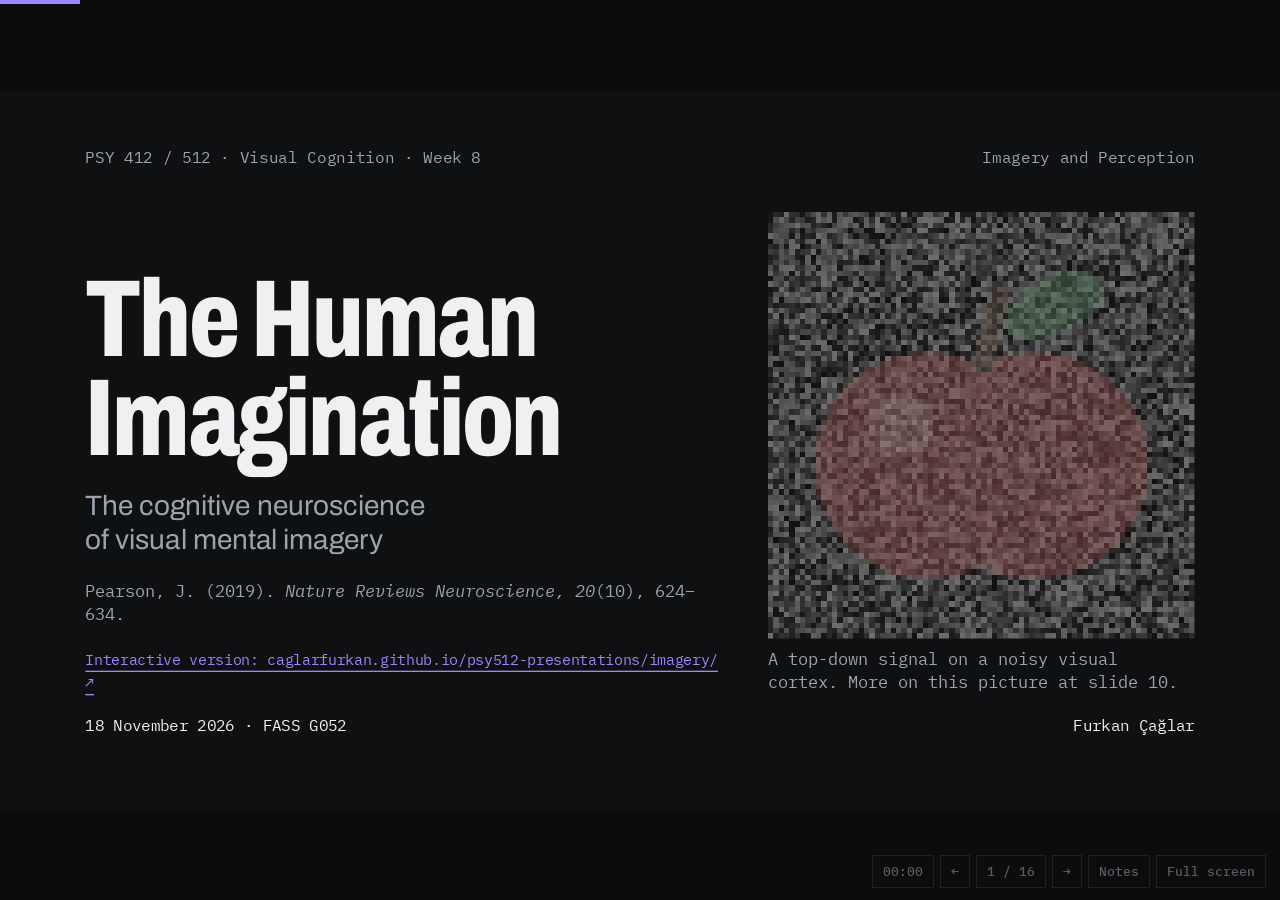
==== commit 39a6249d: "fix: time the imagine countdown from the click on slide 8 Co-Authored-By: Claude Opus 5.5 <noreply@a" ====
--- a/imagery/index.html
+++ b/imagery/index.html
@@ -176,7 +176,7 @@
         <p class="body" data-step="4" style="color:var(--mute)">Why V1? It is laid out like a map of the visual field. Activity there during imagery would mean a picture-like format.</p>
       </div>
     </div>
-    <aside class="notes">Toggle between the two formats. Depictive means the representation has a functional space: distances in the representation correspond to distances in the thing. Propositional means a language-like description. The debate is the reason so many studies fixated on V1. Pearson treats it as settled, which frees the review to ask about mechanism and individual differences. Note for discussion later: 'the debate is over' is the author's own 2015 claim.</aside>
+    <aside class="notes">Toggle between the two formats. Depictive means the representation has a functional space: distances in the representation correspond to distances in the thing. Propositional means a language-like description. The debate is the reason so many studies fixated on V1. Pearson treats it as settled, which frees the review to ask about mechanism and individual differences. If asked: 'the debate is over' is the author's own 2015 claim.</aside>
   </section>
 
   <!-- 5 · Reverse hierarchy -->
@@ -461,7 +461,7 @@
         </ul>
       </div>
     </div>
-    <aside class="notes">This is the paper's own discussion section. The claim is strong: imagery is 'the key to understanding normal visual perception' because it isolates feedback. Then read the open questions; several of them are picked up by this week's other readings, which is the next slide.</aside>
+    <aside class="notes">This is the paper's own discussion section. The claim is strong: imagery is 'the key to understanding normal visual perception' because it isolates feedback. Then read the open questions and move on to the forum questions.</aside>
   </section>
 
   <!-- 22 · End -->
@@ -634,7 +634,8 @@
     go.onclick = () => {
       go.disabled = true; const red = Math.random() < .5; const at = (ms, fn) => timers.push(setTimeout(fn, ms));
       clear(); phase(0); say(red ? "R" : "G", red ? "imagine red horizontal stripes" : "imagine green vertical stripes");
-      at(3000, () => { phase(1); say("Imagine it", "6 s"); for (let k = 1; k < 6; k++) at(3000 + k * 1000, () => say("Imagine it", (6 - k) + " s")); });
+      at(3000, () => { phase(1); say("Imagine it", "6 s"); });
+      for (let k = 1; k < 6; k++) at(3000 + k * 1000, () => say("Imagine it", (6 - k) + " s"));   // 5…1 s, all timed from the click
       at(9000, () => { phase(2); say(""); grating("#D01818", true); grating("#12A82C", false); });
       at(9750, () => { clear(); phase(3); say("Which one did you see more of?", `you imagined ${red ? "red" : "green"}`); go.disabled = false; });
     };
